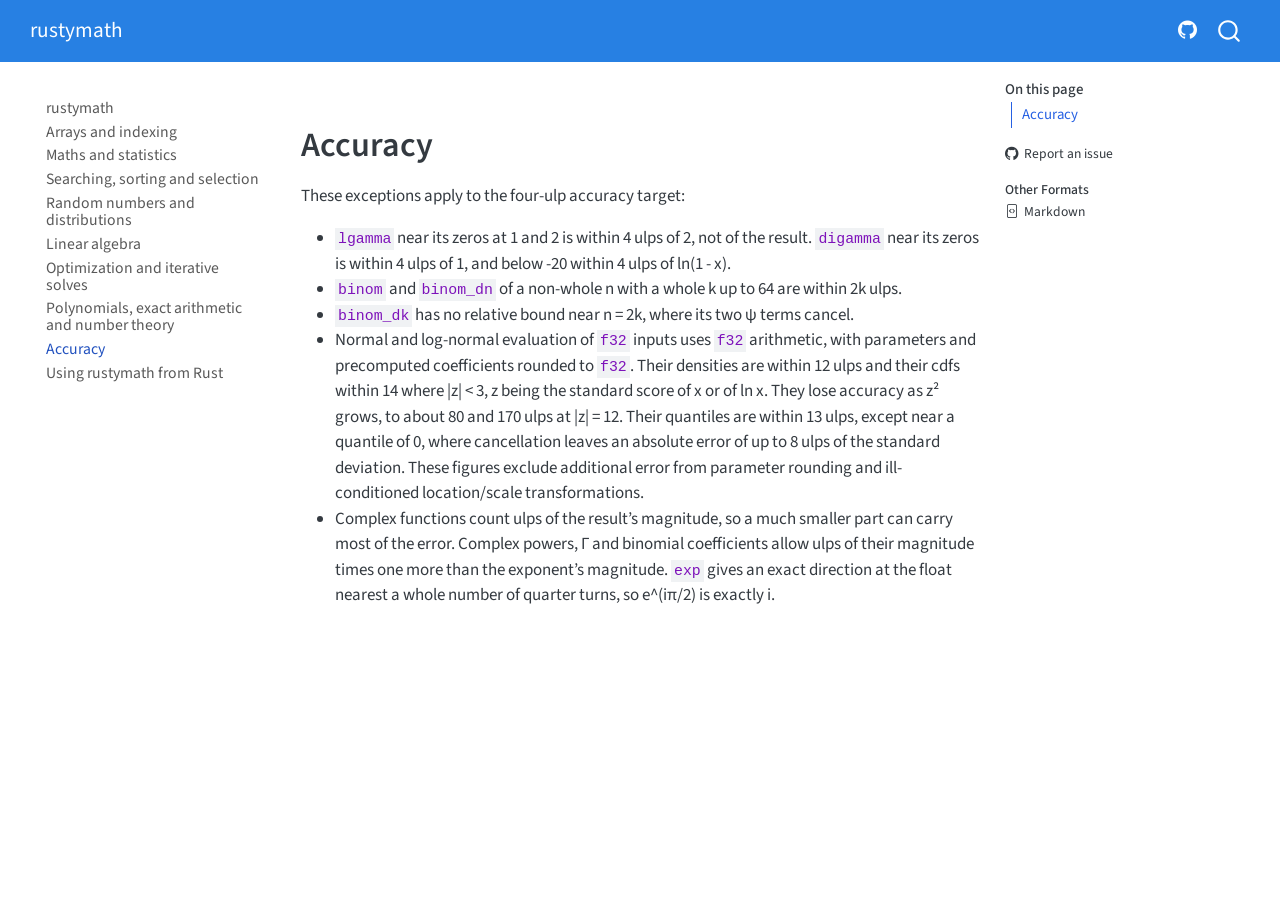
==== accuracy.html @ 2932581f "deploy: 16cfb27d49640c8720498b0e22676438713e7cb5" ====
<!DOCTYPE html>
<html xmlns="http://www.w3.org/1999/xhtml" lang="en" xml:lang="en"><head>

<meta charset="utf-8">
<meta name="generator" content="quarto-1.10.19">

<meta name="viewport" content="width=device-width, initial-scale=1.0, user-scalable=yes">


<title>accuracy – rustymath</title>
<style>
/* Default styles provided by pandoc.
** See https://pandoc.org/MANUAL.html#variables-for-html for config info.
*/
span.smallcaps{font-variant: small-caps;}
div.columns{display: flex; gap: 1.5em;}
div.column{flex: auto;}
@media screen {
div.columns{gap: min(4vw, 1.5em);}
div.column{overflow-x: auto;}
}
div.hanging-indent{margin-left: 1.5em; text-indent: -1.5em;}
ul.task-list{list-style: none;}
ul.task-list li input[type="checkbox"] {
  width: 0.8em;
  margin: 0 0.8em 0.2em -1em; /* quarto-specific, see https://github.com/quarto-dev/quarto-cli/issues/4556 */ 
  vertical-align: middle;
}
</style>


<script src="site_libs/quarto-nav/quarto-nav.js"></script>
<script src="site_libs/quarto-nav/headroom.min.js"></script>
<script src="site_libs/clipboard/clipboard.min.js"></script>
<script src="site_libs/quarto-search/autocomplete.umd.js"></script>
<script src="site_libs/quarto-search/fuse.min.js"></script>
<script src="site_libs/quarto-search/quarto-search.js"></script>
<meta name="quarto:offset" content="./">
<script src="site_libs/quarto-html/quarto.js" type="module"></script>
<script src="site_libs/quarto-html/tabsets/tabsets.js" type="module"></script>
<script src="site_libs/quarto-html/popper.min.js"></script>
<script src="site_libs/quarto-html/tippy.umd.min.js"></script>
<script src="site_libs/quarto-html/anchor.min.js"></script>
<link href="site_libs/quarto-html/tippy.css" rel="stylesheet">
<link href="site_libs/quarto-html/quarto-syntax-highlighting-bf27225e3a48a9273f3daa8f8e829971.css" rel="stylesheet" id="quarto-text-highlighting-styles">
<script src="site_libs/bootstrap/bootstrap.min.js"></script>
<link href="site_libs/bootstrap/bootstrap-icons.css" rel="stylesheet">
<link href="site_libs/bootstrap/bootstrap-f2788e636de456f6409e966386820849.min.css" rel="stylesheet" append-hash="true" id="quarto-bootstrap" data-mode="light">
<script id="quarto-search-options" type="application/json">{
  "location": "navbar",
  "copy-button": false,
  "collapse-after": 3,
  "panel-placement": "end",
  "type": "overlay",
  "limit": 50,
  "keyboard-shortcut": [
    "f",
    "/",
    "s"
  ],
  "show-item-context": false,
  "language": {
    "search-no-results-text": "No results",
    "search-matching-documents-text": "matching documents",
    "search-copy-link-title": "Copy link to search",
    "search-hide-matches-text": "Hide additional matches",
    "search-more-match-text": "more match in this document",
    "search-more-matches-text": "more matches in this document",
    "search-clear-button-title": "Clear",
    "search-text-placeholder": "",
    "search-detached-cancel-button-title": "Cancel",
    "search-submit-button-title": "Submit",
    "search-label": "Search"
  }
}</script>


<link rel="stylesheet" href="styles.css">
<meta property="og:title" content="rustymath">
<meta property="og:description" content="Maths in plain Rust, from fast f16, f32 and f64 functions to exact rationals.">
<meta property="og:site_name" content="rustymath">
<meta name="twitter:title" content="rustymath">
<meta name="twitter:description" content="Maths in plain Rust, from fast f16, f32 and f64 functions to exact rationals.">
<meta name="twitter:card" content="summary">
</head>

<body class="nav-sidebar floating nav-fixed quarto-light">

<div id="quarto-search-results"></div>
  <header id="quarto-header" class="headroom fixed-top">
    <nav class="navbar navbar-expand-lg " data-bs-theme="dark">
      <div class="navbar-container container-fluid">
      <div class="navbar-brand-container mx-auto">
    <a class="navbar-brand" href="./index.html">
    <span class="navbar-title">rustymath</span>
    </a>
  </div>
            <div id="quarto-search" class="" title="Search"></div>
          <button class="navbar-toggler" type="button" data-bs-toggle="collapse" data-bs-target="#navbarCollapse" aria-controls="navbarCollapse" role="menu" aria-expanded="false" aria-label="Toggle navigation" onclick="if (window.quartoToggleHeadroom) { window.quartoToggleHeadroom(); }">
  <span class="navbar-toggler-icon"></span>
</button>
          <div class="collapse navbar-collapse" id="navbarCollapse">
            <ul class="navbar-nav navbar-nav-scroll ms-auto">
  <li class="nav-item compact">
    <a class="nav-link" href="https://github.com/AnswerDotAI/rustymath"> <i class="bi bi-github" role="img">
</i> 
<span class="menu-text"></span></a>
  </li>  
</ul>
          </div> <!-- /navcollapse -->
            <div class="quarto-navbar-tools">
</div>
      </div> <!-- /container-fluid -->
    </nav>
  <nav class="quarto-secondary-nav">
    <div class="container-fluid d-flex">
      <button type="button" class="quarto-btn-toggle btn" data-bs-toggle="collapse" role="button" data-bs-target=".quarto-sidebar-collapse-item" aria-controls="quarto-sidebar" aria-expanded="false" aria-label="Toggle sidebar navigation" onclick="if (window.quartoToggleHeadroom) { window.quartoToggleHeadroom(); }">
        <i class="bi bi-layout-text-sidebar-reverse"></i>
      </button>
        <nav class="quarto-page-breadcrumbs" aria-label="breadcrumb"><ol class="breadcrumb"><li class="breadcrumb-item"><a href="./accuracy.html">Accuracy</a></li></ol></nav>
        <a class="flex-grow-1" role="navigation" data-bs-toggle="collapse" data-bs-target=".quarto-sidebar-collapse-item" aria-controls="quarto-sidebar" aria-expanded="false" aria-label="Toggle sidebar navigation" onclick="if (window.quartoToggleHeadroom) { window.quartoToggleHeadroom(); }">      
        </a>
    </div>
  </nav>
</header>
<!-- content -->
<div id="quarto-content" class="quarto-container page-columns page-rows-contents page-layout-article page-navbar">
<!-- sidebar -->
  <nav id="quarto-sidebar" class="sidebar collapse collapse-horizontal quarto-sidebar-collapse-item sidebar-navigation floating overflow-auto">
    <div class="sidebar-menu-container"> 
    <ul class="list-unstyled mt-1">
        <li class="sidebar-item">
  <div class="sidebar-item-container"> 
  <a href="./index.html" class="sidebar-item-text sidebar-link">
 <span class="menu-text">rustymath</span></a>
  </div>
</li>
        <li class="sidebar-item">
  <div class="sidebar-item-container"> 
  <a href="./arrays.html" class="sidebar-item-text sidebar-link">
 <span class="menu-text">Arrays and indexing</span></a>
  </div>
</li>
        <li class="sidebar-item">
  <div class="sidebar-item-container"> 
  <a href="./math.html" class="sidebar-item-text sidebar-link">
 <span class="menu-text">Maths and statistics</span></a>
  </div>
</li>
        <li class="sidebar-item">
  <div class="sidebar-item-container"> 
  <a href="./search.html" class="sidebar-item-text sidebar-link">
 <span class="menu-text">Searching, sorting and selection</span></a>
  </div>
</li>
        <li class="sidebar-item">
  <div class="sidebar-item-container"> 
  <a href="./random.html" class="sidebar-item-text sidebar-link">
 <span class="menu-text">Random numbers and distributions</span></a>
  </div>
</li>
        <li class="sidebar-item">
  <div class="sidebar-item-container"> 
  <a href="./linalg.html" class="sidebar-item-text sidebar-link">
 <span class="menu-text">Linear algebra</span></a>
  </div>
</li>
        <li class="sidebar-item">
  <div class="sidebar-item-container"> 
  <a href="./optimize.html" class="sidebar-item-text sidebar-link">
 <span class="menu-text">Optimization and iterative solves</span></a>
  </div>
</li>
        <li class="sidebar-item">
  <div class="sidebar-item-container"> 
  <a href="./exact.html" class="sidebar-item-text sidebar-link">
 <span class="menu-text">Polynomials, exact arithmetic and number theory</span></a>
  </div>
</li>
        <li class="sidebar-item">
  <div class="sidebar-item-container"> 
  <a href="./accuracy.html" class="sidebar-item-text sidebar-link active">
 <span class="menu-text">Accuracy</span></a>
  </div>
</li>
        <li class="sidebar-item">
  <div class="sidebar-item-container"> 
  <a href="./rust.html" class="sidebar-item-text sidebar-link">
 <span class="menu-text">Using rustymath from Rust</span></a>
  </div>
</li>
    </ul>
    </div>
</nav>
<div id="quarto-sidebar-glass" class="quarto-sidebar-collapse-item" data-bs-toggle="collapse" data-bs-target=".quarto-sidebar-collapse-item"></div>
<!-- margin-sidebar -->
    <div id="quarto-margin-sidebar" class="sidebar margin-sidebar">
        <nav id="TOC" role="doc-toc" class="toc-active">
    <h2 id="toc-title">On this page</h2>
   
  <ul>
  <li><a href="#accuracy" id="toc-accuracy" class="nav-link active" data-scroll-target="#accuracy">Accuracy</a></li>
  </ul>
<div class="toc-actions"><ul><li><a href="https://github.com/AnswerDotAI/rustymath/issues/new" class="toc-action"><i class="bi bi-github"></i>Report an issue</a></li></ul></div><div class="quarto-alternate-formats"><h2>Other Formats</h2><ul><li><a href="accuracy.md"><i class="bi bi-file-code"></i>Markdown</a></li></ul></div></nav>
    </div>
<!-- main -->
<main class="content" id="quarto-document-content"><header id="title-block-header" class="quarto-title-block"></header>




<section id="accuracy" class="level1">
<h1>Accuracy</h1>
<p>These exceptions apply to the four-ulp accuracy target:</p>
<ul>
<li><code>lgamma</code> near its zeros at 1 and 2 is within 4 ulps of 2, not of the result. <code>digamma</code> near its zeros is within 4 ulps of 1, and below -20 within 4 ulps of ln(1 - x).</li>
<li><code>binom</code> and <code>binom_dn</code> of a non-whole n with a whole k up to 64 are within 2k ulps.</li>
<li><code>binom_dk</code> has no relative bound near n = 2k, where its two ψ terms cancel.</li>
<li>Normal and log-normal evaluation of <code>f32</code> inputs uses <code>f32</code> arithmetic, with parameters and precomputed coefficients rounded to <code>f32</code>. Their densities are within 12 ulps and their cdfs within 14 where |z| &lt; 3, z being the standard score of x or of ln x. They lose accuracy as z² grows, to about 80 and 170 ulps at |z| = 12. Their quantiles are within 13 ulps, except near a quantile of 0, where cancellation leaves an absolute error of up to 8 ulps of the standard deviation. These figures exclude additional error from parameter rounding and ill-conditioned location/scale transformations.</li>
<li>Complex functions count ulps of the result’s magnitude, so a much smaller part can carry most of the error. Complex powers, Γ and binomial coefficients allow ulps of their magnitude times one more than the exponent’s magnitude. <code>exp</code> gives an exact direction at the float nearest a whole number of quarter turns, so e^(iπ/2) is exactly i.</li>
</ul>


</section>

</main> <!-- /main -->
<script id="quarto-html-after-body" type="application/javascript">
  window.document.addEventListener("DOMContentLoaded", function (event) {
    const icon = "";
    const anchorJS = new window.AnchorJS();
    anchorJS.options = {
      placement: 'right',
      icon: icon
    };
    anchorJS.add('.anchored');
    const isCodeAnnotation = (el) => {
      for (const clz of el.classList) {
        if (clz.startsWith('code-annotation-')) {                     
          return true;
        }
      }
      return false;
    }
    const onCopySuccess = function(e) {
      // button target
      const button = e.trigger;
      // don't keep focus
      button.blur();
      // flash "checked"
      button.classList.add('code-copy-button-checked');
      var currentTitle = button.getAttribute("title");
      button.setAttribute("title", "Copied!");
      let tooltip;
      if (window.bootstrap) {
        button.setAttribute("data-bs-toggle", "tooltip");
        button.setAttribute("data-bs-placement", "left");
        button.setAttribute("data-bs-title", "Copied!");
        tooltip = new bootstrap.Tooltip(button, 
          { trigger: "manual", 
            customClass: "code-copy-button-tooltip",
            offset: [0, -8]});
        tooltip.show();    
      }
      setTimeout(function() {
        if (tooltip) {
          tooltip.hide();
          button.removeAttribute("data-bs-title");
          button.removeAttribute("data-bs-toggle");
          button.removeAttribute("data-bs-placement");
        }
        button.setAttribute("title", currentTitle);
        button.classList.remove('code-copy-button-checked');
      }, 1000);
      // clear code selection
      e.clearSelection();
    }
    const getTextToCopy = function(trigger) {
      const outerScaffold = trigger.parentElement.cloneNode(true);
      const codeEl = outerScaffold.querySelector('code');
      for (const childEl of codeEl.children) {
        if (isCodeAnnotation(childEl)) {
          childEl.remove();
        }
      }
      return codeEl.innerText;
    }
    const clipboard = new window.ClipboardJS('.code-copy-button:not([data-in-quarto-modal])', {
      text: getTextToCopy
    });
    clipboard.on('success', onCopySuccess);
    if (window.document.getElementById('quarto-embedded-source-code-modal')) {
      const clipboardModal = new window.ClipboardJS('.code-copy-button[data-in-quarto-modal]', {
        text: getTextToCopy,
        container: window.document.getElementById('quarto-embedded-source-code-modal')
      });
      clipboardModal.on('success', onCopySuccess);
    }
      var localhostRegex = new RegExp(/^(?:http|https):\/\/localhost\:?[0-9]*\//);
      var mailtoRegex = new RegExp(/^mailto:/);
        var filterRegex = new RegExp("https:\/\/answerdotai\.github\.io\/rustymath");
      var isInternal = (href) => {
          return filterRegex.test(href) || localhostRegex.test(href) || mailtoRegex.test(href);
      }
      // Inspect non-navigation links and adorn them if external
     var links = window.document.querySelectorAll('a[href]:not(.nav-link):not(.navbar-brand):not(.toc-action):not(.sidebar-link):not(.sidebar-item-toggle):not(.pagination-link):not(.no-external):not([aria-hidden]):not(.dropdown-item):not(.quarto-navigation-tool):not(.about-link)');
      for (var i=0; i<links.length; i++) {
        const link = links[i];
        if (!isInternal(link.href)) {
          // undo the damage that might have been done by quarto-nav.js in the case of
          // links that we want to consider external
          if (link.dataset.originalHref !== undefined) {
            link.href = link.dataset.originalHref;
          }
        }
      }
    function tippyHover(el, contentFn, onTriggerFn, onUntriggerFn) {
      const config = {
        allowHTML: true,
        maxWidth: 500,
        delay: 100,
        arrow: false,
        appendTo: function(el) {
            return el.parentElement;
        },
        interactive: true,
        interactiveBorder: 10,
        theme: 'quarto',
        placement: 'bottom-start',
      };
      if (contentFn) {
        config.content = contentFn;
      }
      if (onTriggerFn) {
        config.onTrigger = onTriggerFn;
      }
      if (onUntriggerFn) {
        config.onUntrigger = onUntriggerFn;
      }
      window.tippy(el, config); 
    }
    const noterefs = window.document.querySelectorAll('a[role="doc-noteref"]');
    for (var i=0; i<noterefs.length; i++) {
      const ref = noterefs[i];
      tippyHover(ref, function() {
        // use id or data attribute instead here
        let href = ref.getAttribute('data-footnote-href') || ref.getAttribute('href');
        try { href = new URL(href).hash; } catch {}
        const id = href.replace(/^#\/?/, "");
        const note = window.document.getElementById(id);
        if (note) {
          return note.innerHTML;
        } else {
          return "";
        }
      });
    }
    const xrefs = window.document.querySelectorAll('a.quarto-xref');
    const processXRef = (id, note) => {
      // Strip column container classes
      const stripColumnClz = (el) => {
        el.classList.remove("page-full", "page-columns");
        if (el.children) {
          for (const child of el.children) {
            stripColumnClz(child);
          }
        }
      }
      stripColumnClz(note)
      if (id === null || id.startsWith('sec-')) {
        // Special case sections, only their first couple elements
        const container = document.createElement("div");
        if (note.children && note.children.length > 2) {
          container.appendChild(note.children[0].cloneNode(true));
          for (let i = 1; i < note.children.length; i++) {
            const child = note.children[i];
            if (child.tagName === "P" && child.innerText === "") {
              continue;
            } else {
              container.appendChild(child.cloneNode(true));
              break;
            }
          }
          if (window.Quarto?.typesetMath) {
            window.Quarto.typesetMath(container);
          }
          return container.innerHTML
        } else {
          if (window.Quarto?.typesetMath) {
            window.Quarto.typesetMath(note);
          }
          return note.innerHTML;
        }
      } else {
        // Remove any anchor links if they are present
        const anchorLink = note.querySelector('a.anchorjs-link');
        if (anchorLink) {
          anchorLink.remove();
        }
        if (window.Quarto?.typesetMath) {
          window.Quarto.typesetMath(note);
        }
        if (note.classList.contains("callout")) {
          return note.outerHTML;
        } else {
          return note.innerHTML;
        }
      }
    }
    for (var i=0; i<xrefs.length; i++) {
      const xref = xrefs[i];
      tippyHover(xref, undefined, function(instance) {
        instance.disable();
        let url = xref.getAttribute('href');
        let hash = undefined; 
        if (url.startsWith('#')) {
          hash = url;
        } else {
          try { hash = new URL(url).hash; } catch {}
        }
        if (hash) {
          const id = hash.replace(/^#\/?/, "");
          const note = window.document.getElementById(id);
          if (note !== null) {
            try {
              const html = processXRef(id, note.cloneNode(true));
              instance.setContent(html);
            } finally {
              instance.enable();
              instance.show();
            }
          } else {
            // See if we can fetch this
            fetch(url.split('#')[0])
            .then(res => res.text())
            .then(html => {
              const parser = new DOMParser();
              const htmlDoc = parser.parseFromString(html, "text/html");
              const note = htmlDoc.getElementById(id);
              if (note !== null) {
                const html = processXRef(id, note);
                instance.setContent(html);
              } 
            }).finally(() => {
              instance.enable();
              instance.show();
            });
          }
        } else {
          // See if we can fetch a full url (with no hash to target)
          // This is a special case and we should probably do some content thinning / targeting
          fetch(url)
          .then(res => res.text())
          .then(html => {
            const parser = new DOMParser();
            const htmlDoc = parser.parseFromString(html, "text/html");
            const note = htmlDoc.querySelector('main.content');
            if (note !== null) {
              // This should only happen for chapter cross references
              // (since there is no id in the URL)
              // remove the first header
              if (note.children.length > 0 && note.children[0].tagName === "HEADER") {
                note.children[0].remove();
              }
              const html = processXRef(null, note);
              instance.setContent(html);
            } 
          }).finally(() => {
            instance.enable();
            instance.show();
          });
        }
      }, function(instance) {
      });
    }
        let selectedAnnoteEl;
        const selectorForAnnotation = ( cell, annotation) => {
          let cellAttr = 'data-code-cell="' + cell + '"';
          let lineAttr = 'data-code-annotation="' +  annotation + '"';
          const selector = 'span[' + cellAttr + '][' + lineAttr + ']';
          return selector;
        }
        const selectCodeLines = (annoteEl) => {
          const doc = window.document;
          const targetCell = annoteEl.getAttribute("data-target-cell");
          const targetAnnotation = annoteEl.getAttribute("data-target-annotation");
          const annoteSpan = window.document.querySelector(selectorForAnnotation(targetCell, targetAnnotation));
          const lines = annoteSpan.getAttribute("data-code-lines").split(",");
          const lineIds = lines.map((line) => {
            return targetCell + "-" + line;
          })
          let top = null;
          let height = null;
          let parent = null;
          if (lineIds.length > 0) {
              //compute the position of the single el (top and bottom and make a div)
              const el = window.document.getElementById(lineIds[0]);
              top = el.offsetTop;
              height = el.offsetHeight;
              parent = el.parentElement.parentElement;
            if (lineIds.length > 1) {
              const lastEl = window.document.getElementById(lineIds[lineIds.length - 1]);
              const bottom = lastEl.offsetTop + lastEl.offsetHeight;
              height = bottom - top;
            }
            if (top !== null && height !== null && parent !== null) {
              // cook up a div (if necessary) and position it 
              let div = window.document.getElementById("code-annotation-line-highlight");
              if (div === null) {
                div = window.document.createElement("div");
                div.setAttribute("id", "code-annotation-line-highlight");
                div.style.position = 'absolute';
                parent.appendChild(div);
              }
              div.style.top = top - 2 + "px";
              div.style.height = height + 4 + "px";
              div.style.left = 0;
              let gutterDiv = window.document.getElementById("code-annotation-line-highlight-gutter");
              if (gutterDiv === null) {
                gutterDiv = window.document.createElement("div");
                gutterDiv.setAttribute("id", "code-annotation-line-highlight-gutter");
                gutterDiv.style.position = 'absolute';
                const codeCell = window.document.getElementById(targetCell);
                const gutter = codeCell.querySelector('.code-annotation-gutter');
                gutter.appendChild(gutterDiv);
              }
              gutterDiv.style.top = top - 2 + "px";
              gutterDiv.style.height = height + 4 + "px";
            }
            selectedAnnoteEl = annoteEl;
          }
        };
        const unselectCodeLines = () => {
          const elementsIds = ["code-annotation-line-highlight", "code-annotation-line-highlight-gutter"];
          elementsIds.forEach((elId) => {
            const div = window.document.getElementById(elId);
            if (div) {
              div.remove();
            }
          });
          selectedAnnoteEl = undefined;
        };
          // Handle positioning of the toggle
      window.addEventListener(
        "resize",
        throttle(() => {
          elRect = undefined;
          if (selectedAnnoteEl) {
            selectCodeLines(selectedAnnoteEl);
          }
        }, 10)
      );
      function throttle(fn, ms) {
      let throttle = false;
      let timer;
        return (...args) => {
          if(!throttle) { // first call gets through
              fn.apply(this, args);
              throttle = true;
          } else { // all the others get throttled
              if(timer) clearTimeout(timer); // cancel #2
              timer = setTimeout(() => {
                fn.apply(this, args);
                timer = throttle = false;
              }, ms);
          }
        };
      }
        // Attach click handler to the DT
        const annoteDls = window.document.querySelectorAll('dt[data-target-cell]');
        for (const annoteDlNode of annoteDls) {
          annoteDlNode.addEventListener('click', (event) => {
            const clickedEl = event.target;
            if (clickedEl !== selectedAnnoteEl) {
              unselectCodeLines();
              const activeEl = window.document.querySelector('dt[data-target-cell].code-annotation-active');
              if (activeEl) {
                activeEl.classList.remove('code-annotation-active');
              }
              selectCodeLines(clickedEl);
              clickedEl.classList.add('code-annotation-active');
            } else {
              // Unselect the line
              unselectCodeLines();
              clickedEl.classList.remove('code-annotation-active');
            }
          });
        }
    const findCites = (el) => {
      const parentEl = el.parentElement;
      if (parentEl) {
        const cites = parentEl.dataset.cites;
        if (cites) {
          return {
            el,
            cites: cites.split(' ')
          };
        } else {
          return findCites(el.parentElement)
        }
      } else {
        return undefined;
      }
    };
    var bibliorefs = window.document.querySelectorAll('a[role="doc-biblioref"]');
    for (var i=0; i<bibliorefs.length; i++) {
      const ref = bibliorefs[i];
      const citeInfo = findCites(ref);
      if (citeInfo) {
        tippyHover(citeInfo.el, function() {
          var popup = window.document.createElement('div');
          citeInfo.cites.forEach(function(cite) {
            var citeDiv = window.document.createElement('div');
            citeDiv.classList.add('hanging-indent');
            citeDiv.classList.add('csl-entry');
            var biblioDiv = window.document.getElementById('ref-' + cite);
            if (biblioDiv) {
              citeDiv.innerHTML = biblioDiv.innerHTML;
            }
            popup.appendChild(citeDiv);
          });
          return popup.innerHTML;
        });
      }
    }
  });
  </script>
</div> <!-- /content -->




<footer class="footer"><div class="nav-footer"><div class="nav-footer-center"><div class="toc-actions d-sm-block d-md-none"><ul><li><a href="https://github.com/AnswerDotAI/rustymath/issues/new" class="toc-action"><i class="bi bi-github"></i>Report an issue</a></li></ul></div></div></div></footer></body></html>
---- site_libs/quarto-html/tippy.css ----
.tippy-box[data-animation=fade][data-state=hidden]{opacity:0}[data-tippy-root]{max-width:calc(100vw - 10px)}.tippy-box{position:relative;background-color:#333;color:#fff;border-radius:4px;font-size:14px;line-height:1.4;white-space:normal;outline:0;transition-property:transform,visibility,opacity}.tippy-box[data-placement^=top]>.tippy-arrow{bottom:0}.tippy-box[data-placement^=top]>.tippy-arrow:before{bottom:-7px;left:0;border-width:8px 8px 0;border-top-color:initial;transform-origin:center top}.tippy-box[data-placement^=bottom]>.tippy-arrow{top:0}.tippy-box[data-placement^=bottom]>.tippy-arrow:before{top:-7px;left:0;border-width:0 8px 8px;border-bottom-color:initial;transform-origin:center bottom}.tippy-box[data-placement^=left]>.tippy-arrow{right:0}.tippy-box[data-placement^=left]>.tippy-arrow:before{border-width:8px 0 8px 8px;border-left-color:initial;right:-7px;transform-origin:center left}.tippy-box[data-placement^=right]>.tippy-arrow{left:0}.tippy-box[data-placement^=right]>.tippy-arrow:before{left:-7px;border-width:8px 8px 8px 0;border-right-color:initial;transform-origin:center right}.tippy-box[data-inertia][data-state=visible]{transition-timing-function:cubic-bezier(.54,1.5,.38,1.11)}.tippy-arrow{width:16px;height:16px;color:#333}.tippy-arrow:before{content:"";position:absolute;border-color:transparent;border-style:solid}.tippy-content{position:relative;padding:5px 9px;z-index:1}
---- site_libs/quarto-html/quarto-syntax-highlighting-bf27225e3a48a9273f3daa8f8e829971.css ----
/* quarto syntax highlight colors */
:root {
  --quarto-hl-ot-color: #003B4F;
  --quarto-hl-at-color: #657422;
  --quarto-hl-ss-color: #20794D;
  --quarto-hl-an-color: #5E5E5E;
  --quarto-hl-fu-color: #4758AB;
  --quarto-hl-st-color: #20794D;
  --quarto-hl-cf-color: #003B4F;
  --quarto-hl-op-color: #5E5E5E;
  --quarto-hl-er-color: #AD0000;
  --quarto-hl-bn-color: #AD0000;
  --quarto-hl-al-color: #AD0000;
  --quarto-hl-va-color: #111111;
  --quarto-hl-bu-color: inherit;
  --quarto-hl-ex-color: inherit;
  --quarto-hl-pp-color: #AD0000;
  --quarto-hl-in-color: #5E5E5E;
  --quarto-hl-vs-color: #20794D;
  --quarto-hl-wa-color: #5E5E5E;
  --quarto-hl-do-color: #5E5E5E;
  --quarto-hl-im-color: #00769E;
  --quarto-hl-ch-color: #20794D;
  --quarto-hl-dt-color: #AD0000;
  --quarto-hl-fl-color: #AD0000;
  --quarto-hl-co-color: #5E5E5E;
  --quarto-hl-cv-color: #5E5E5E;
  --quarto-hl-cn-color: #8f5902;
  --quarto-hl-sc-color: #5E5E5E;
  --quarto-hl-dv-color: #AD0000;
  --quarto-hl-kw-color: #003B4F;
}

/* other quarto variables */
:root {
  --quarto-font-monospace: SFMono-Regular, Menlo, Monaco, Consolas, "Liberation Mono", "Courier New", monospace;
}

/* syntax highlight based on Pandoc's rules */
pre > code.sourceCode > span {
  color: #003B4F;
}

code.sourceCode > span {
  color: #003B4F;
}

div.sourceCode,
div.sourceCode pre.sourceCode {
  color: #003B4F;
}

/* Normal */
code span {
  color: #003B4F;
}

/* Alert */
code span.al {
  color: #AD0000;
  font-style: inherit;
}

/* Annotation */
code span.an {
  color: #5E5E5E;
  font-style: inherit;
}

/* Attribute */
code span.at {
  color: #657422;
  font-style: inherit;
}

/* BaseN */
code span.bn {
  color: #AD0000;
  font-style: inherit;
}

/* BuiltIn */
code span.bu {
  font-style: inherit;
}

/* ControlFlow */
code span.cf {
  color: #003B4F;
  font-weight: bold;
  font-style: inherit;
}

/* Char */
code span.ch {
  color: #20794D;
  font-style: inherit;
}

/* Constant */
code span.cn {
  color: #8f5902;
  font-style: inherit;
}

/* Comment */
code span.co {
  color: #5E5E5E;
  font-style: inherit;
}

/* CommentVar */
code span.cv {
  color: #5E5E5E;
  font-style: italic;
}

/* Documentation */
code span.do {
  color: #5E5E5E;
  font-style: italic;
}

/* DataType */
code span.dt {
  color: #AD0000;
  font-style: inherit;
}

/* DecVal */
code span.dv {
  color: #AD0000;
  font-style: inherit;
}

/* Error */
code span.er {
  color: #AD0000;
  font-style: inherit;
}

/* Extension */
code span.ex {
  font-style: inherit;
}

/* Float */
code span.fl {
  color: #AD0000;
  font-style: inherit;
}

/* Function */
code span.fu {
  color: #4758AB;
  font-style: inherit;
}

/* Import */
code span.im {
  color: #00769E;
  font-style: inherit;
}

/* Information */
code span.in {
  color: #5E5E5E;
  font-style: inherit;
}

/* Keyword */
code span.kw {
  color: #003B4F;
  font-weight: bold;
  font-style: inherit;
}

/* Operator */
code span.op {
  color: #5E5E5E;
  font-style: inherit;
}

/* Other */
code span.ot {
  color: #003B4F;
  font-style: inherit;
}

/* Preprocessor */
code span.pp {
  color: #AD0000;
  font-style: inherit;
}

/* SpecialChar */
code span.sc {
  color: #5E5E5E;
  font-style: inherit;
}

/* SpecialString */
code span.ss {
  color: #20794D;
  font-style: inherit;
}

/* String */
code span.st {
  color: #20794D;
  font-style: inherit;
}

/* Variable */
code span.va {
  color: #111111;
  font-style: inherit;
}

/* VerbatimString */
code span.vs {
  color: #20794D;
  font-style: inherit;
}

/* Warning */
code span.wa {
  color: #5E5E5E;
  font-style: italic;
}

.prevent-inlining {
  content: "</";
}

/*# sourceMappingURL=8be38f48d34c45af72792cbd699585e7.css.map */
---- styles.css ----
.quarto-title-block .description { font-style: italic; }

.cell {
  margin-bottom: 1rem;
}

.cell > .sourceCode,
.cell-output > pre {
  margin-bottom: 0;
}

.cell-output > pre,
.cell-output > .sourceCode > pre {
  margin-left: 0.8rem;
  margin-top: 0;
  background: none;
  border-left: 2px solid lightsalmon;
  border-top-left-radius: 0;
  border-top-right-radius: 0;
}

.cell-output > .sourceCode {
  border: none;
  background: none;
  margin-top: 0;
}
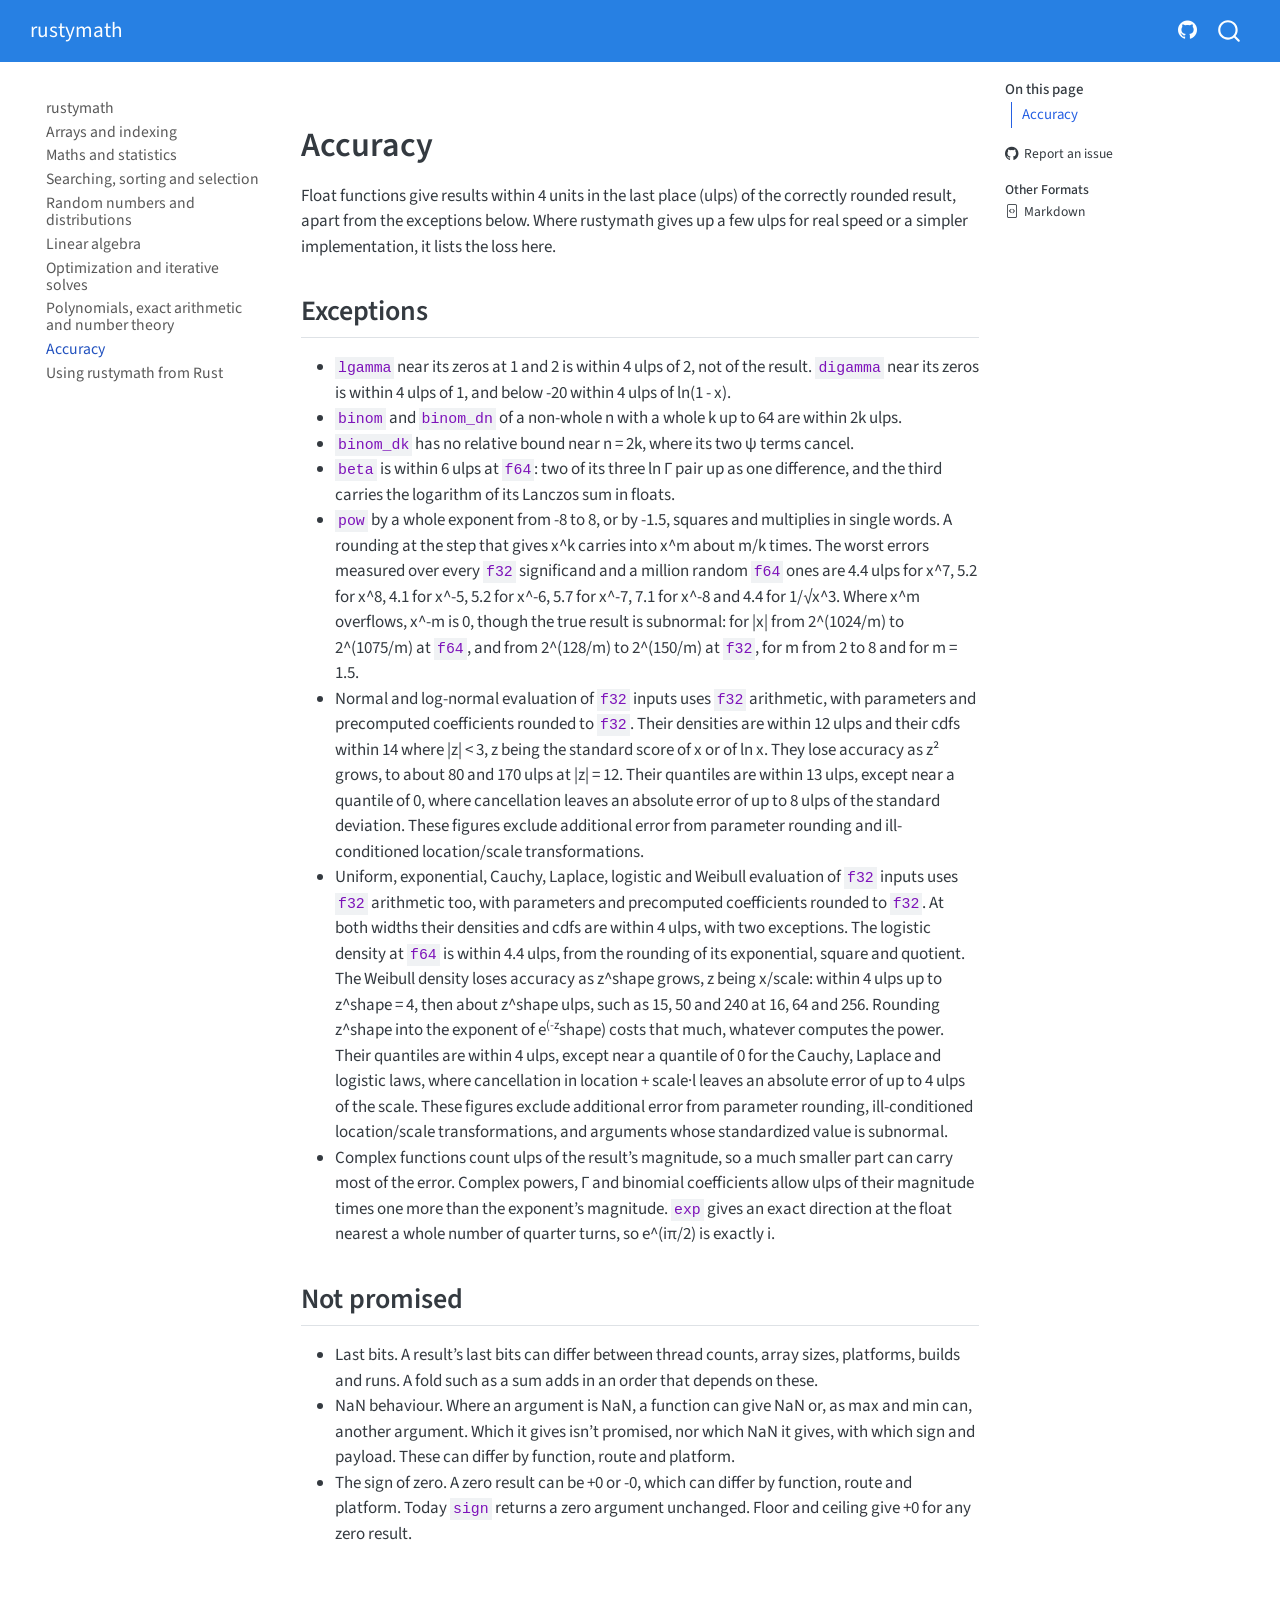
==== commit df4f9f1e: "deploy: a1b7044cd3416194bf5dc423f197280c6933c9b9" ====
--- a/accuracy.html
+++ b/accuracy.html
@@ -2,7 +2,7 @@
 <html xmlns="http://www.w3.org/1999/xhtml" lang="en" xml:lang="en"><head>
 
 <meta charset="utf-8">
-<meta name="generator" content="quarto-1.10.19">
+<meta name="generator" content="quarto-1.10.20">
 
 <meta name="viewport" content="width=device-width, initial-scale=1.0, user-scalable=yes">
 
@@ -42,10 +42,10 @@
 <script src="site_libs/quarto-html/tippy.umd.min.js"></script>
 <script src="site_libs/quarto-html/anchor.min.js"></script>
 <link href="site_libs/quarto-html/tippy.css" rel="stylesheet">
-<link href="site_libs/quarto-html/quarto-syntax-highlighting-bf27225e3a48a9273f3daa8f8e829971.css" rel="stylesheet" id="quarto-text-highlighting-styles">
+<link href="site_libs/quarto-html/quarto-syntax-highlighting-17888a1159294d3eb470f19f6f52f5a5.css" rel="stylesheet" id="quarto-text-highlighting-styles">
 <script src="site_libs/bootstrap/bootstrap.min.js"></script>
 <link href="site_libs/bootstrap/bootstrap-icons.css" rel="stylesheet">
-<link href="site_libs/bootstrap/bootstrap-f2788e636de456f6409e966386820849.min.css" rel="stylesheet" append-hash="true" id="quarto-bootstrap" data-mode="light">
+<link href="site_libs/bootstrap/bootstrap-66a38d7287321bc50e069add96f8c30e.min.css" rel="stylesheet" append-hash="true" id="quarto-bootstrap" data-mode="light">
 <script id="quarto-search-options" type="application/json">{
   "location": "navbar",
   "copy-button": false,
@@ -199,7 +199,11 @@
     <h2 id="toc-title">On this page</h2>
    
   <ul>
-  <li><a href="#accuracy" id="toc-accuracy" class="nav-link active" data-scroll-target="#accuracy">Accuracy</a></li>
+  <li><a href="#accuracy" id="toc-accuracy" class="nav-link active" data-scroll-target="#accuracy">Accuracy</a>
+  <ul class="collapse">
+  <li><a href="#exceptions" id="toc-exceptions" class="nav-link" data-scroll-target="#exceptions">Exceptions</a></li>
+  <li><a href="#not-promised" id="toc-not-promised" class="nav-link" data-scroll-target="#not-promised">Not promised</a></li>
+  </ul></li>
   </ul>
 <div class="toc-actions"><ul><li><a href="https://github.com/AnswerDotAI/rustymath/issues/new" class="toc-action"><i class="bi bi-github"></i>Report an issue</a></li></ul></div><div class="quarto-alternate-formats"><h2>Other Formats</h2><ul><li><a href="accuracy.md"><i class="bi bi-file-code"></i>Markdown</a></li></ul></div></nav>
     </div>
@@ -211,16 +215,30 @@
 
 <section id="accuracy" class="level1">
 <h1>Accuracy</h1>
-<p>These exceptions apply to the four-ulp accuracy target:</p>
+<p>Float functions give results within 4 units in the last place (ulps) of the correctly rounded result, apart from the exceptions below. Where rustymath gives up a few ulps for real speed or a simpler implementation, it lists the loss here.</p>
+<section id="exceptions" class="level2">
+<h2 class="anchored" data-anchor-id="exceptions">Exceptions</h2>
 <ul>
 <li><code>lgamma</code> near its zeros at 1 and 2 is within 4 ulps of 2, not of the result. <code>digamma</code> near its zeros is within 4 ulps of 1, and below -20 within 4 ulps of ln(1 - x).</li>
 <li><code>binom</code> and <code>binom_dn</code> of a non-whole n with a whole k up to 64 are within 2k ulps.</li>
 <li><code>binom_dk</code> has no relative bound near n = 2k, where its two ψ terms cancel.</li>
+<li><code>beta</code> is within 6 ulps at <code>f64</code>: two of its three ln Γ pair up as one difference, and the third carries the logarithm of its Lanczos sum in floats.</li>
+<li><code>pow</code> by a whole exponent from -8 to 8, or by -1.5, squares and multiplies in single words. A rounding at the step that gives x^k carries into x^m about m/k times. The worst errors measured over every <code>f32</code> significand and a million random <code>f64</code> ones are 4.4 ulps for x^7, 5.2 for x^8, 4.1 for x^-5, 5.2 for x^-6, 5.7 for x^-7, 7.1 for x^-8 and 4.4 for 1/√x^3. Where x^m overflows, x^-m is 0, though the true result is subnormal: for |x| from 2^(1024/m) to 2^(1075/m) at <code>f64</code>, and from 2^(128/m) to 2^(150/m) at <code>f32</code>, for m from 2 to 8 and for m = 1.5.</li>
 <li>Normal and log-normal evaluation of <code>f32</code> inputs uses <code>f32</code> arithmetic, with parameters and precomputed coefficients rounded to <code>f32</code>. Their densities are within 12 ulps and their cdfs within 14 where |z| &lt; 3, z being the standard score of x or of ln x. They lose accuracy as z² grows, to about 80 and 170 ulps at |z| = 12. Their quantiles are within 13 ulps, except near a quantile of 0, where cancellation leaves an absolute error of up to 8 ulps of the standard deviation. These figures exclude additional error from parameter rounding and ill-conditioned location/scale transformations.</li>
+<li>Uniform, exponential, Cauchy, Laplace, logistic and Weibull evaluation of <code>f32</code> inputs uses <code>f32</code> arithmetic too, with parameters and precomputed coefficients rounded to <code>f32</code>. At both widths their densities and cdfs are within 4 ulps, with two exceptions. The logistic density at <code>f64</code> is within 4.4 ulps, from the rounding of its exponential, square and quotient. The Weibull density loses accuracy as z^shape grows, z being x/scale: within 4 ulps up to z^shape = 4, then about z^shape ulps, such as 15, 50 and 240 at 16, 64 and 256. Rounding z^shape into the exponent of e<sup>(-z</sup>shape) costs that much, whatever computes the power. Their quantiles are within 4 ulps, except near a quantile of 0 for the Cauchy, Laplace and logistic laws, where cancellation in location + scale·l leaves an absolute error of up to 4 ulps of the scale. These figures exclude additional error from parameter rounding, ill-conditioned location/scale transformations, and arguments whose standardized value is subnormal.</li>
 <li>Complex functions count ulps of the result’s magnitude, so a much smaller part can carry most of the error. Complex powers, Γ and binomial coefficients allow ulps of their magnitude times one more than the exponent’s magnitude. <code>exp</code> gives an exact direction at the float nearest a whole number of quarter turns, so e^(iπ/2) is exactly i.</li>
 </ul>
-
-
+</section>
+<section id="not-promised" class="level2">
+<h2 class="anchored" data-anchor-id="not-promised">Not promised</h2>
+<ul>
+<li>Last bits. A result’s last bits can differ between thread counts, array sizes, platforms, builds and runs. A fold such as a sum adds in an order that depends on these.</li>
+<li>NaN behaviour. Where an argument is NaN, a function can give NaN or, as max and min can, another argument. Which it gives isn’t promised, nor which NaN it gives, with which sign and payload. These can differ by function, route and platform.</li>
+<li>The sign of zero. A zero result can be +0 or -0, which can differ by function, route and platform. Today <code>sign</code> returns a zero argument unchanged. Floor and ceiling give +0 for any zero result.</li>
+</ul>
+
+
+</section>
 </section>
 
 </main> <!-- /main -->
--- a/site_libs/quarto-html/quarto-syntax-highlighting-17888a1159294d3eb470f19f6f52f5a5.css
+++ b/site_libs/quarto-html/quarto-syntax-highlighting-17888a1159294d3eb470f19f6f52f5a5.css
@@ -0,0 +1,236 @@
+/* quarto syntax highlight colors */
+:root {
+  --quarto-hl-ot-color: #003B4F;
+  --quarto-hl-at-color: #657422;
+  --quarto-hl-ss-color: #20794D;
+  --quarto-hl-an-color: #5E5E5E;
+  --quarto-hl-fu-color: #4758AB;
+  --quarto-hl-st-color: #20794D;
+  --quarto-hl-cf-color: #003B4F;
+  --quarto-hl-op-color: #5E5E5E;
+  --quarto-hl-er-color: #AD0000;
+  --quarto-hl-bn-color: #AD0000;
+  --quarto-hl-al-color: #AD0000;
+  --quarto-hl-va-color: #111111;
+  --quarto-hl-bu-color: inherit;
+  --quarto-hl-ex-color: inherit;
+  --quarto-hl-pp-color: #AD0000;
+  --quarto-hl-in-color: #5E5E5E;
+  --quarto-hl-vs-color: #20794D;
+  --quarto-hl-wa-color: #5E5E5E;
+  --quarto-hl-do-color: #5E5E5E;
+  --quarto-hl-im-color: #00769E;
+  --quarto-hl-ch-color: #20794D;
+  --quarto-hl-dt-color: #AD0000;
+  --quarto-hl-fl-color: #AD0000;
+  --quarto-hl-co-color: #5E5E5E;
+  --quarto-hl-cv-color: #5E5E5E;
+  --quarto-hl-cn-color: #8f5902;
+  --quarto-hl-sc-color: #5E5E5E;
+  --quarto-hl-dv-color: #AD0000;
+  --quarto-hl-kw-color: #003B4F;
+}
+
+/* other quarto variables */
+:root {
+  --quarto-font-monospace: SFMono-Regular, Menlo, Monaco, Consolas, "Liberation Mono", "Courier New", monospace;
+}
+
+/* syntax highlight based on Pandoc's rules */
+pre > code.sourceCode > span {
+  color: #003B4F;
+}
+
+code.sourceCode > span {
+  color: #003B4F;
+}
+
+div.sourceCode,
+div.sourceCode pre.sourceCode {
+  color: #003B4F;
+}
+
+/* Normal */
+code span {
+  color: #003B4F;
+}
+
+/* Alert */
+code span.al {
+  color: #AD0000;
+  font-style: inherit;
+}
+
+/* Annotation */
+code span.an {
+  color: #5E5E5E;
+  font-style: inherit;
+}
+
+/* Attribute */
+code span.at {
+  color: #657422;
+  font-style: inherit;
+}
+
+/* BaseN */
+code span.bn {
+  color: #AD0000;
+  font-style: inherit;
+}
+
+/* BuiltIn */
+code span.bu {
+  font-style: inherit;
+}
+
+/* ControlFlow */
+code span.cf {
+  color: #003B4F;
+  font-weight: bold;
+  font-style: inherit;
+}
+
+/* Char */
+code span.ch {
+  color: #20794D;
+  font-style: inherit;
+}
+
+/* Constant */
+code span.cn {
+  color: #8f5902;
+  font-style: inherit;
+}
+
+/* Comment */
+code span.co {
+  color: #5E5E5E;
+  font-style: inherit;
+}
+
+/* CommentVar */
+code span.cv {
+  color: #5E5E5E;
+  font-style: italic;
+}
+
+/* Documentation */
+code span.do {
+  color: #5E5E5E;
+  font-style: italic;
+}
+
+/* DataType */
+code span.dt {
+  color: #AD0000;
+  font-style: inherit;
+}
+
+/* DecVal */
+code span.dv {
+  color: #AD0000;
+  font-style: inherit;
+}
+
+/* Error */
+code span.er {
+  color: #AD0000;
+  font-style: inherit;
+}
+
+/* Extension */
+code span.ex {
+  font-style: inherit;
+}
+
+/* Float */
+code span.fl {
+  color: #AD0000;
+  font-style: inherit;
+}
+
+/* Function */
+code span.fu {
+  color: #4758AB;
+  font-style: inherit;
+}
+
+/* Import */
+code span.im {
+  color: #00769E;
+  font-style: inherit;
+}
+
+/* Information */
+code span.in {
+  color: #5E5E5E;
+  font-style: inherit;
+}
+
+/* Keyword */
+code span.kw {
+  color: #003B4F;
+  font-weight: bold;
+  font-style: inherit;
+}
+
+/* Operator */
+code span.op {
+  color: #5E5E5E;
+  font-style: inherit;
+}
+
+/* Other */
+code span.ot {
+  color: #003B4F;
+  font-style: inherit;
+}
+
+/* Preprocessor */
+code span.pp {
+  color: #AD0000;
+  font-style: inherit;
+}
+
+/* SpecialChar */
+code span.sc {
+  color: #5E5E5E;
+  font-style: inherit;
+}
+
+/* SpecialString */
+code span.ss {
+  color: #20794D;
+  font-style: inherit;
+}
+
+/* String */
+code span.st {
+  color: #20794D;
+  font-style: inherit;
+}
+
+/* Variable */
+code span.va {
+  color: #111111;
+  font-style: inherit;
+}
+
+/* VerbatimString */
+code span.vs {
+  color: #20794D;
+  font-style: inherit;
+}
+
+/* Warning */
+code span.wa {
+  color: #5E5E5E;
+  font-style: italic;
+}
+
+.prevent-inlining {
+  content: "</";
+}
+
+/*# sourceMappingURL=fadfc755eec066e9e3d699cf819c3e33.css.map */
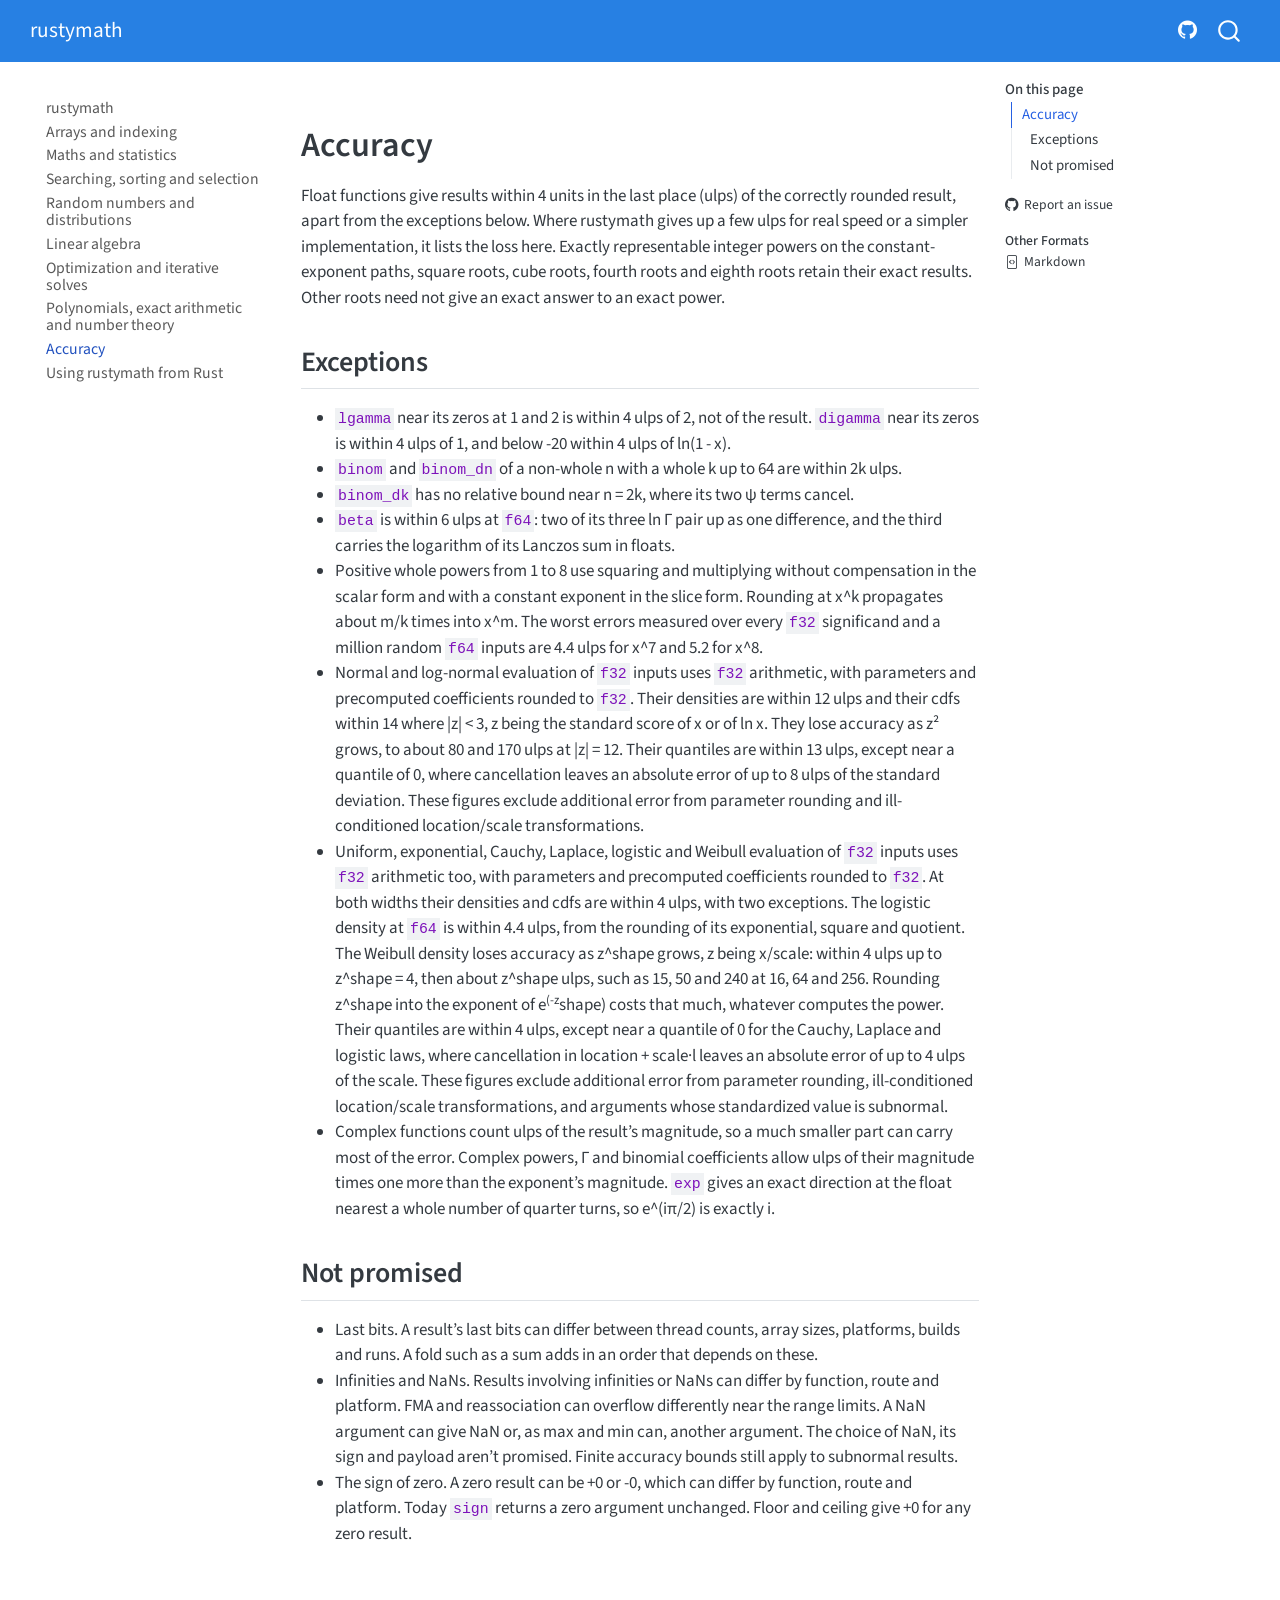
==== commit 00d82d47: "deploy: e7f0e5d757a62285be256a4c0eb379b24de19031" ====
--- a/accuracy.html
+++ b/accuracy.html
@@ -2,7 +2,7 @@
 <html xmlns="http://www.w3.org/1999/xhtml" lang="en" xml:lang="en"><head>
 
 <meta charset="utf-8">
-<meta name="generator" content="quarto-1.10.20">
+<meta name="generator" content="quarto-1.11.9">
 
 <meta name="viewport" content="width=device-width, initial-scale=1.0, user-scalable=yes">
 
@@ -38,14 +38,15 @@
 <meta name="quarto:offset" content="./">
 <script src="site_libs/quarto-html/quarto.js" type="module"></script>
 <script src="site_libs/quarto-html/tabsets/tabsets.js" type="module"></script>
+<script src="site_libs/quarto-html/scrollable-regions/scrollable-regions.js" type="module"></script>
 <script src="site_libs/quarto-html/popper.min.js"></script>
 <script src="site_libs/quarto-html/tippy.umd.min.js"></script>
 <script src="site_libs/quarto-html/anchor.min.js"></script>
 <link href="site_libs/quarto-html/tippy.css" rel="stylesheet">
-<link href="site_libs/quarto-html/quarto-syntax-highlighting-17888a1159294d3eb470f19f6f52f5a5.css" rel="stylesheet" id="quarto-text-highlighting-styles">
+<link href="site_libs/quarto-html/quarto-syntax-highlighting-63b5708e65d6cd79cd7618c58d0c21e7.css" rel="stylesheet" id="quarto-text-highlighting-styles">
 <script src="site_libs/bootstrap/bootstrap.min.js"></script>
 <link href="site_libs/bootstrap/bootstrap-icons.css" rel="stylesheet">
-<link href="site_libs/bootstrap/bootstrap-66a38d7287321bc50e069add96f8c30e.min.css" rel="stylesheet" append-hash="true" id="quarto-bootstrap" data-mode="light">
+<link href="site_libs/bootstrap/bootstrap-69961562f744cce4bc22a2c84bdc0b21.min.css" rel="stylesheet" append-hash="true" id="quarto-bootstrap" data-mode="light">
 <script id="quarto-search-options" type="application/json">{
   "location": "navbar",
   "copy-button": false,
@@ -84,19 +85,18 @@
 <meta name="twitter:card" content="summary">
 </head>
 
-<body class="nav-sidebar floating nav-fixed quarto-light">
+<body class="nav-sidebar floating nav-fixed quarto-light"><a id="quarto-skip-link" class="visually-hidden-focusable" href="#quarto-document-content">Skip to main content</a>
 
 <div id="quarto-search-results"></div>
   <header id="quarto-header" class="headroom fixed-top">
-    <nav class="navbar navbar-expand-lg " data-bs-theme="dark">
+    <nav class="navbar navbar-expand-lg " data-bs-theme="dark" aria-label="Site">
       <div class="navbar-container container-fluid">
       <div class="navbar-brand-container mx-auto">
     <a class="navbar-brand" href="./index.html">
     <span class="navbar-title">rustymath</span>
     </a>
   </div>
-            <div id="quarto-search" class="" title="Search"></div>
-          <button class="navbar-toggler" type="button" data-bs-toggle="collapse" data-bs-target="#navbarCollapse" aria-controls="navbarCollapse" role="menu" aria-expanded="false" aria-label="Toggle navigation" onclick="if (window.quartoToggleHeadroom) { window.quartoToggleHeadroom(); }">
+          <button class="navbar-toggler" type="button" data-bs-toggle="collapse" data-bs-target="#navbarCollapse" aria-controls="navbarCollapse" aria-expanded="false" aria-label="Toggle navigation" onclick="if (window.quartoToggleHeadroom) { window.quartoToggleHeadroom(); }">
   <span class="navbar-toggler-icon"></span>
 </button>
           <div class="collapse navbar-collapse" id="navbarCollapse">
@@ -110,15 +110,16 @@
           </div> <!-- /navcollapse -->
             <div class="quarto-navbar-tools">
 </div>
+            <div id="quarto-search" class="" title="Search"></div>
       </div> <!-- /container-fluid -->
     </nav>
-  <nav class="quarto-secondary-nav">
+  <nav class="quarto-secondary-nav" aria-label="Toolbar">
     <div class="container-fluid d-flex">
       <button type="button" class="quarto-btn-toggle btn" data-bs-toggle="collapse" role="button" data-bs-target=".quarto-sidebar-collapse-item" aria-controls="quarto-sidebar" aria-expanded="false" aria-label="Toggle sidebar navigation" onclick="if (window.quartoToggleHeadroom) { window.quartoToggleHeadroom(); }">
         <i class="bi bi-layout-text-sidebar-reverse"></i>
       </button>
-        <nav class="quarto-page-breadcrumbs" aria-label="breadcrumb"><ol class="breadcrumb"><li class="breadcrumb-item"><a href="./accuracy.html">Accuracy</a></li></ol></nav>
-        <a class="flex-grow-1" role="navigation" data-bs-toggle="collapse" data-bs-target=".quarto-sidebar-collapse-item" aria-controls="quarto-sidebar" aria-expanded="false" aria-label="Toggle sidebar navigation" onclick="if (window.quartoToggleHeadroom) { window.quartoToggleHeadroom(); }">      
+        <nav class="quarto-page-breadcrumbs" aria-label="Breadcrumbs"><ol class="breadcrumb"><li class="breadcrumb-item"><a href="./accuracy.html">Accuracy</a></li></ol></nav>
+        <a class="flex-grow-1" data-bs-toggle="collapse" data-bs-target=".quarto-sidebar-collapse-item" onclick="if (window.quartoToggleHeadroom) { window.quartoToggleHeadroom(); }">      
         </a>
     </div>
   </nav>
@@ -126,7 +127,7 @@
 <!-- content -->
 <div id="quarto-content" class="quarto-container page-columns page-rows-contents page-layout-article page-navbar">
 <!-- sidebar -->
-  <nav id="quarto-sidebar" class="sidebar collapse collapse-horizontal quarto-sidebar-collapse-item sidebar-navigation floating overflow-auto">
+  <nav id="quarto-sidebar" class="sidebar collapse collapse-horizontal quarto-sidebar-collapse-item sidebar-navigation floating overflow-auto" aria-label="Section">
     <div class="sidebar-menu-container"> 
     <ul class="list-unstyled mt-1">
         <li class="sidebar-item">
@@ -195,7 +196,7 @@
 <div id="quarto-sidebar-glass" class="quarto-sidebar-collapse-item" data-bs-toggle="collapse" data-bs-target=".quarto-sidebar-collapse-item"></div>
 <!-- margin-sidebar -->
     <div id="quarto-margin-sidebar" class="sidebar margin-sidebar">
-        <nav id="TOC" role="doc-toc" class="toc-active">
+        <nav id="TOC" role="doc-toc" aria-labelledby="toc-title" class="toc-active">
     <h2 id="toc-title">On this page</h2>
    
   <ul>
@@ -208,14 +209,14 @@
 <div class="toc-actions"><ul><li><a href="https://github.com/AnswerDotAI/rustymath/issues/new" class="toc-action"><i class="bi bi-github"></i>Report an issue</a></li></ul></div><div class="quarto-alternate-formats"><h2>Other Formats</h2><ul><li><a href="accuracy.md"><i class="bi bi-file-code"></i>Markdown</a></li></ul></div></nav>
     </div>
 <!-- main -->
-<main class="content" id="quarto-document-content"><header id="title-block-header" class="quarto-title-block"></header>
+<main class="content" id="quarto-document-content" tabindex="-1"><header id="title-block-header" class="quarto-title-block"></header>
 
 
 
 
 <section id="accuracy" class="level1">
 <h1>Accuracy</h1>
-<p>Float functions give results within 4 units in the last place (ulps) of the correctly rounded result, apart from the exceptions below. Where rustymath gives up a few ulps for real speed or a simpler implementation, it lists the loss here.</p>
+<p>Float functions give results within 4 units in the last place (ulps) of the correctly rounded result, apart from the exceptions below. Where rustymath gives up a few ulps for real speed or a simpler implementation, it lists the loss here. Exactly representable integer powers on the constant-exponent paths, square roots, cube roots, fourth roots and eighth roots retain their exact results. Other roots need not give an exact answer to an exact power.</p>
 <section id="exceptions" class="level2">
 <h2 class="anchored" data-anchor-id="exceptions">Exceptions</h2>
 <ul>
@@ -223,7 +224,7 @@
 <li><code>binom</code> and <code>binom_dn</code> of a non-whole n with a whole k up to 64 are within 2k ulps.</li>
 <li><code>binom_dk</code> has no relative bound near n = 2k, where its two ψ terms cancel.</li>
 <li><code>beta</code> is within 6 ulps at <code>f64</code>: two of its three ln Γ pair up as one difference, and the third carries the logarithm of its Lanczos sum in floats.</li>
-<li><code>pow</code> by a whole exponent from -8 to 8, or by -1.5, squares and multiplies in single words. A rounding at the step that gives x^k carries into x^m about m/k times. The worst errors measured over every <code>f32</code> significand and a million random <code>f64</code> ones are 4.4 ulps for x^7, 5.2 for x^8, 4.1 for x^-5, 5.2 for x^-6, 5.7 for x^-7, 7.1 for x^-8 and 4.4 for 1/√x^3. Where x^m overflows, x^-m is 0, though the true result is subnormal: for |x| from 2^(1024/m) to 2^(1075/m) at <code>f64</code>, and from 2^(128/m) to 2^(150/m) at <code>f32</code>, for m from 2 to 8 and for m = 1.5.</li>
+<li>Positive whole powers from 1 to 8 use squaring and multiplying without compensation in the scalar form and with a constant exponent in the slice form. Rounding at x^k propagates about m/k times into x^m. The worst errors measured over every <code>f32</code> significand and a million random <code>f64</code> inputs are 4.4 ulps for x^7 and 5.2 for x^8.</li>
 <li>Normal and log-normal evaluation of <code>f32</code> inputs uses <code>f32</code> arithmetic, with parameters and precomputed coefficients rounded to <code>f32</code>. Their densities are within 12 ulps and their cdfs within 14 where |z| &lt; 3, z being the standard score of x or of ln x. They lose accuracy as z² grows, to about 80 and 170 ulps at |z| = 12. Their quantiles are within 13 ulps, except near a quantile of 0, where cancellation leaves an absolute error of up to 8 ulps of the standard deviation. These figures exclude additional error from parameter rounding and ill-conditioned location/scale transformations.</li>
 <li>Uniform, exponential, Cauchy, Laplace, logistic and Weibull evaluation of <code>f32</code> inputs uses <code>f32</code> arithmetic too, with parameters and precomputed coefficients rounded to <code>f32</code>. At both widths their densities and cdfs are within 4 ulps, with two exceptions. The logistic density at <code>f64</code> is within 4.4 ulps, from the rounding of its exponential, square and quotient. The Weibull density loses accuracy as z^shape grows, z being x/scale: within 4 ulps up to z^shape = 4, then about z^shape ulps, such as 15, 50 and 240 at 16, 64 and 256. Rounding z^shape into the exponent of e<sup>(-z</sup>shape) costs that much, whatever computes the power. Their quantiles are within 4 ulps, except near a quantile of 0 for the Cauchy, Laplace and logistic laws, where cancellation in location + scale·l leaves an absolute error of up to 4 ulps of the scale. These figures exclude additional error from parameter rounding, ill-conditioned location/scale transformations, and arguments whose standardized value is subnormal.</li>
 <li>Complex functions count ulps of the result’s magnitude, so a much smaller part can carry most of the error. Complex powers, Γ and binomial coefficients allow ulps of their magnitude times one more than the exponent’s magnitude. <code>exp</code> gives an exact direction at the float nearest a whole number of quarter turns, so e^(iπ/2) is exactly i.</li>
@@ -233,7 +234,7 @@
 <h2 class="anchored" data-anchor-id="not-promised">Not promised</h2>
 <ul>
 <li>Last bits. A result’s last bits can differ between thread counts, array sizes, platforms, builds and runs. A fold such as a sum adds in an order that depends on these.</li>
-<li>NaN behaviour. Where an argument is NaN, a function can give NaN or, as max and min can, another argument. Which it gives isn’t promised, nor which NaN it gives, with which sign and payload. These can differ by function, route and platform.</li>
+<li>Infinities and NaNs. Results involving infinities or NaNs can differ by function, route and platform. FMA and reassociation can overflow differently near the range limits. A NaN argument can give NaN or, as max and min can, another argument. The choice of NaN, its sign and payload aren’t promised. Finite accuracy bounds still apply to subnormal results.</li>
 <li>The sign of zero. A zero result can be +0 or -0, which can differ by function, route and platform. Today <code>sign</code> returns a zero argument unchanged. Floor and ceiling give +0 for any zero result.</li>
 </ul>
 
@@ -320,7 +321,8 @@
           return filterRegex.test(href) || localhostRegex.test(href) || mailtoRegex.test(href);
       }
       // Inspect non-navigation links and adorn them if external
-     var links = window.document.querySelectorAll('a[href]:not(.nav-link):not(.navbar-brand):not(.toc-action):not(.sidebar-link):not(.sidebar-item-toggle):not(.pagination-link):not(.no-external):not([aria-hidden]):not(.dropdown-item):not(.quarto-navigation-tool):not(.about-link)');
+      window.quartoDecorateExternalLinks = function (root) {
+     var links = (root || window.document).querySelectorAll('a[href]:not(.nav-link):not(.navbar-brand):not(.toc-action):not(.sidebar-link):not(.sidebar-item-toggle):not(.pagination-link):not(.no-external):not([aria-hidden]):not(.dropdown-item):not(.quarto-navigation-tool):not(.about-link)');
       for (var i=0; i<links.length; i++) {
         const link = links[i];
         if (!isInternal(link.href)) {
@@ -329,8 +331,69 @@
           if (link.dataset.originalHref !== undefined) {
             link.href = link.dataset.originalHref;
           }
-        }
-      }
+          if (!link.classList.contains('no-external-icon')) {
+          }
+        }
+      }
+      };
+      window.quartoDecorateExternalLinks(window.document);
+    // Esc closes the popup (WCAG 1.4.13) and focus leaving both trigger and
+    // popup closes it (WCAG 2.4.11); tippy handles neither for interactive popups.
+    const hideOnEscAndFocusOut = {
+      name: 'hideOnEscAndFocusOut',
+      defaultValue: true,
+      fn(instance) {
+        const dismiss = () => {
+          // A show scheduled by the trigger delay would otherwise reopen it
+          instance.clearDelayTimeouts();
+          instance.hide();
+        };
+        const onKeyDown = (event) => {
+          if (event.key !== 'Escape') {
+            return;
+          }
+          // Keep Esc from also reaching page handlers (e.g. reveal.js overview),
+          // except an open reveal.js slide menu, which Esc should close too.
+          // The menu handles keys only when its keyboard option is on.
+          const menuHandlesEsc = window.Reveal?.getPlugin?.('menu')?.isOpen() &&
+            window.Reveal.getConfig().menu?.keyboard !== false;
+          if (!menuHandlesEsc) {
+            event.stopPropagation();
+          }
+          if (instance.popper.contains(window.document.activeElement)) {
+            // Disabled while refocusing so the focus trigger does not reopen it
+            instance.disable();
+            instance.reference.focus();
+            instance.enable();
+          }
+          dismiss();
+        };
+        const onFocusOut = (event) => {
+          const target = event.relatedTarget;
+          if (target && !instance.reference.contains(target) &&
+              !instance.popper.contains(target)) {
+            dismiss();
+          }
+        };
+        // On the trigger too: a click trigger (code-annotations: select) has no
+        // blur handling. Attached for the instance's lifetime so leaving the
+        // trigger also cancels a show still pending on the trigger delay.
+        instance.reference.addEventListener('focusout', onFocusOut);
+        return {
+          onShow() {
+            window.document.addEventListener('keydown', onKeyDown, true);
+            instance.popper.addEventListener('focusout', onFocusOut);
+          },
+          onHide() {
+            window.document.removeEventListener('keydown', onKeyDown, true);
+            instance.popper.removeEventListener('focusout', onFocusOut);
+          },
+          onDestroy() {
+            instance.reference.removeEventListener('focusout', onFocusOut);
+          },
+        };
+      },
+    };
     function tippyHover(el, contentFn, onTriggerFn, onUntriggerFn) {
       const config = {
         allowHTML: true,
@@ -344,6 +407,7 @@
         interactiveBorder: 10,
         theme: 'quarto',
         placement: 'bottom-start',
+        plugins: [hideOnEscAndFocusOut],
       };
       if (contentFn) {
         config.content = contentFn;
@@ -506,44 +570,54 @@
           const lineIds = lines.map((line) => {
             return targetCell + "-" + line;
           })
-          let top = null;
-          let height = null;
-          let parent = null;
+          // Each band is positioned against its own containing block, which is
+          // not the offsetParent of the lines, so place it from client rects.
+          const placeBand = (band, firstEl, lastEl, codeBlock) => {
+            const container = band.offsetParent;
+            if (container === null) {
+              return;
+            }
+            const containerRect = container.getBoundingClientRect();
+            // Reveal.js scales slides with a transform, so convert client
+            // pixels back to the CSS pixels of the container.
+            const scale = containerRect.height / container.offsetHeight || 1;
+            const firstRect = firstEl.getBoundingClientRect();
+            const lastRect = lastEl.getBoundingClientRect();
+            const top = (firstRect.top - containerRect.top) / scale - container.clientTop + container.scrollTop;
+            const height = (lastRect.bottom - firstRect.top) / scale;
+            band.style.top = top - 2 + "px";
+            band.style.height = height + 4 + "px";
+            if (codeBlock) {
+              // Without the copy button wrapper, the containing block is wider
+              // than the code block, so span the code block explicitly.
+              const blockRect = codeBlock.getBoundingClientRect();
+              band.style.left = (blockRect.left - containerRect.left) / scale - container.clientLeft + container.scrollLeft + "px";
+              band.style.width = blockRect.width / scale + "px";
+            }
+          };
           if (lineIds.length > 0) {
-              //compute the position of the single el (top and bottom and make a div)
-              const el = window.document.getElementById(lineIds[0]);
-              top = el.offsetTop;
-              height = el.offsetHeight;
-              parent = el.parentElement.parentElement;
-            if (lineIds.length > 1) {
-              const lastEl = window.document.getElementById(lineIds[lineIds.length - 1]);
-              const bottom = lastEl.offsetTop + lastEl.offsetHeight;
-              height = bottom - top;
-            }
-            if (top !== null && height !== null && parent !== null) {
-              // cook up a div (if necessary) and position it 
-              let div = window.document.getElementById("code-annotation-line-highlight");
-              if (div === null) {
-                div = window.document.createElement("div");
-                div.setAttribute("id", "code-annotation-line-highlight");
-                div.style.position = 'absolute';
-                parent.appendChild(div);
-              }
-              div.style.top = top - 2 + "px";
-              div.style.height = height + 4 + "px";
-              div.style.left = 0;
-              let gutterDiv = window.document.getElementById("code-annotation-line-highlight-gutter");
-              if (gutterDiv === null) {
-                gutterDiv = window.document.createElement("div");
-                gutterDiv.setAttribute("id", "code-annotation-line-highlight-gutter");
-                gutterDiv.style.position = 'absolute';
-                const codeCell = window.document.getElementById(targetCell);
-                const gutter = codeCell.querySelector('.code-annotation-gutter');
-                gutter.appendChild(gutterDiv);
-              }
-              gutterDiv.style.top = top - 2 + "px";
-              gutterDiv.style.height = height + 4 + "px";
-            }
+            const el = window.document.getElementById(lineIds[0]);
+            const lastEl = window.document.getElementById(lineIds[lineIds.length - 1]);
+            const parent = el.parentElement.parentElement;
+            // cook up a div (if necessary) and position it
+            let div = window.document.getElementById("code-annotation-line-highlight");
+            if (div === null) {
+              div = window.document.createElement("div");
+              div.setAttribute("id", "code-annotation-line-highlight");
+              div.style.position = 'absolute';
+              parent.appendChild(div);
+            }
+            placeBand(div, el, lastEl, parent.closest("div.sourceCode") || parent);
+            let gutterDiv = window.document.getElementById("code-annotation-line-highlight-gutter");
+            if (gutterDiv === null) {
+              gutterDiv = window.document.createElement("div");
+              gutterDiv.setAttribute("id", "code-annotation-line-highlight-gutter");
+              gutterDiv.style.position = 'absolute';
+              const codeCell = window.document.getElementById(targetCell);
+              const gutter = codeCell.querySelector('.code-annotation-gutter');
+              gutter.appendChild(gutterDiv);
+            }
+            placeBand(gutterDiv, el, lastEl);
             selectedAnnoteEl = annoteEl;
           }
         };
@@ -642,6 +716,9 @@
     }
   });
   </script>
+  <script type="application/javascript">
+  window.quartoScrollableRegionsLabels = {"code":"Scrollable code","output":"Scrollable output"};
+  </script>
 </div> <!-- /content -->
 
 
--- a/site_libs/quarto-html/quarto-syntax-highlighting-63b5708e65d6cd79cd7618c58d0c21e7.css
+++ b/site_libs/quarto-html/quarto-syntax-highlighting-63b5708e65d6cd79cd7618c58d0c21e7.css
@@ -0,0 +1,236 @@
+/* quarto syntax highlight colors */
+:root {
+  --quarto-hl-ot-color: #003B4F;
+  --quarto-hl-at-color: #657422;
+  --quarto-hl-ss-color: #20794D;
+  --quarto-hl-an-color: #5E5E5E;
+  --quarto-hl-fu-color: #4758AB;
+  --quarto-hl-st-color: #20794D;
+  --quarto-hl-cf-color: #003B4F;
+  --quarto-hl-op-color: #5E5E5E;
+  --quarto-hl-er-color: #AD0000;
+  --quarto-hl-bn-color: #AD0000;
+  --quarto-hl-al-color: #AD0000;
+  --quarto-hl-va-color: #111111;
+  --quarto-hl-bu-color: inherit;
+  --quarto-hl-ex-color: inherit;
+  --quarto-hl-pp-color: #AD0000;
+  --quarto-hl-in-color: #5E5E5E;
+  --quarto-hl-vs-color: #20794D;
+  --quarto-hl-wa-color: #5E5E5E;
+  --quarto-hl-do-color: #5E5E5E;
+  --quarto-hl-im-color: #00769E;
+  --quarto-hl-ch-color: #20794D;
+  --quarto-hl-dt-color: #AD0000;
+  --quarto-hl-fl-color: #AD0000;
+  --quarto-hl-co-color: #5E5E5E;
+  --quarto-hl-cv-color: #5E5E5E;
+  --quarto-hl-cn-color: #8f5902;
+  --quarto-hl-sc-color: #5E5E5E;
+  --quarto-hl-dv-color: #AD0000;
+  --quarto-hl-kw-color: #003B4F;
+}
+
+/* other quarto variables */
+:root {
+  --quarto-font-monospace: SFMono-Regular, Menlo, Monaco, Consolas, "Liberation Mono", "Courier New", monospace;
+}
+
+/* syntax highlight based on Pandoc's rules */
+pre > code.sourceCode > span {
+  color: #003B4F;
+}
+
+code.sourceCode > span {
+  color: #003B4F;
+}
+
+div.sourceCode,
+div.sourceCode pre.sourceCode {
+  color: #003B4F;
+}
+
+/* Normal */
+code span {
+  color: #003B4F;
+}
+
+/* Alert */
+code span.al {
+  color: #AD0000;
+  font-style: inherit;
+}
+
+/* Annotation */
+code span.an {
+  color: #5E5E5E;
+  font-style: inherit;
+}
+
+/* Attribute */
+code span.at {
+  color: #657422;
+  font-style: inherit;
+}
+
+/* BaseN */
+code span.bn {
+  color: #AD0000;
+  font-style: inherit;
+}
+
+/* BuiltIn */
+code span.bu {
+  font-style: inherit;
+}
+
+/* ControlFlow */
+code span.cf {
+  color: #003B4F;
+  font-weight: bold;
+  font-style: inherit;
+}
+
+/* Char */
+code span.ch {
+  color: #20794D;
+  font-style: inherit;
+}
+
+/* Constant */
+code span.cn {
+  color: #8f5902;
+  font-style: inherit;
+}
+
+/* Comment */
+code span.co {
+  color: #5E5E5E;
+  font-style: inherit;
+}
+
+/* CommentVar */
+code span.cv {
+  color: #5E5E5E;
+  font-style: italic;
+}
+
+/* Documentation */
+code span.do {
+  color: #5E5E5E;
+  font-style: italic;
+}
+
+/* DataType */
+code span.dt {
+  color: #AD0000;
+  font-style: inherit;
+}
+
+/* DecVal */
+code span.dv {
+  color: #AD0000;
+  font-style: inherit;
+}
+
+/* Error */
+code span.er {
+  color: #AD0000;
+  font-style: inherit;
+}
+
+/* Extension */
+code span.ex {
+  font-style: inherit;
+}
+
+/* Float */
+code span.fl {
+  color: #AD0000;
+  font-style: inherit;
+}
+
+/* Function */
+code span.fu {
+  color: #4758AB;
+  font-style: inherit;
+}
+
+/* Import */
+code span.im {
+  color: #00769E;
+  font-style: inherit;
+}
+
+/* Information */
+code span.in {
+  color: #5E5E5E;
+  font-style: inherit;
+}
+
+/* Keyword */
+code span.kw {
+  color: #003B4F;
+  font-weight: bold;
+  font-style: inherit;
+}
+
+/* Operator */
+code span.op {
+  color: #5E5E5E;
+  font-style: inherit;
+}
+
+/* Other */
+code span.ot {
+  color: #003B4F;
+  font-style: inherit;
+}
+
+/* Preprocessor */
+code span.pp {
+  color: #AD0000;
+  font-style: inherit;
+}
+
+/* SpecialChar */
+code span.sc {
+  color: #5E5E5E;
+  font-style: inherit;
+}
+
+/* SpecialString */
+code span.ss {
+  color: #20794D;
+  font-style: inherit;
+}
+
+/* String */
+code span.st {
+  color: #20794D;
+  font-style: inherit;
+}
+
+/* Variable */
+code span.va {
+  color: #111111;
+  font-style: inherit;
+}
+
+/* VerbatimString */
+code span.vs {
+  color: #20794D;
+  font-style: inherit;
+}
+
+/* Warning */
+code span.wa {
+  color: #5E5E5E;
+  font-style: italic;
+}
+
+.prevent-inlining {
+  content: "</";
+}
+
+/*# sourceMappingURL=054cc16b9e9817627be6994582d2ffb5.css.map */
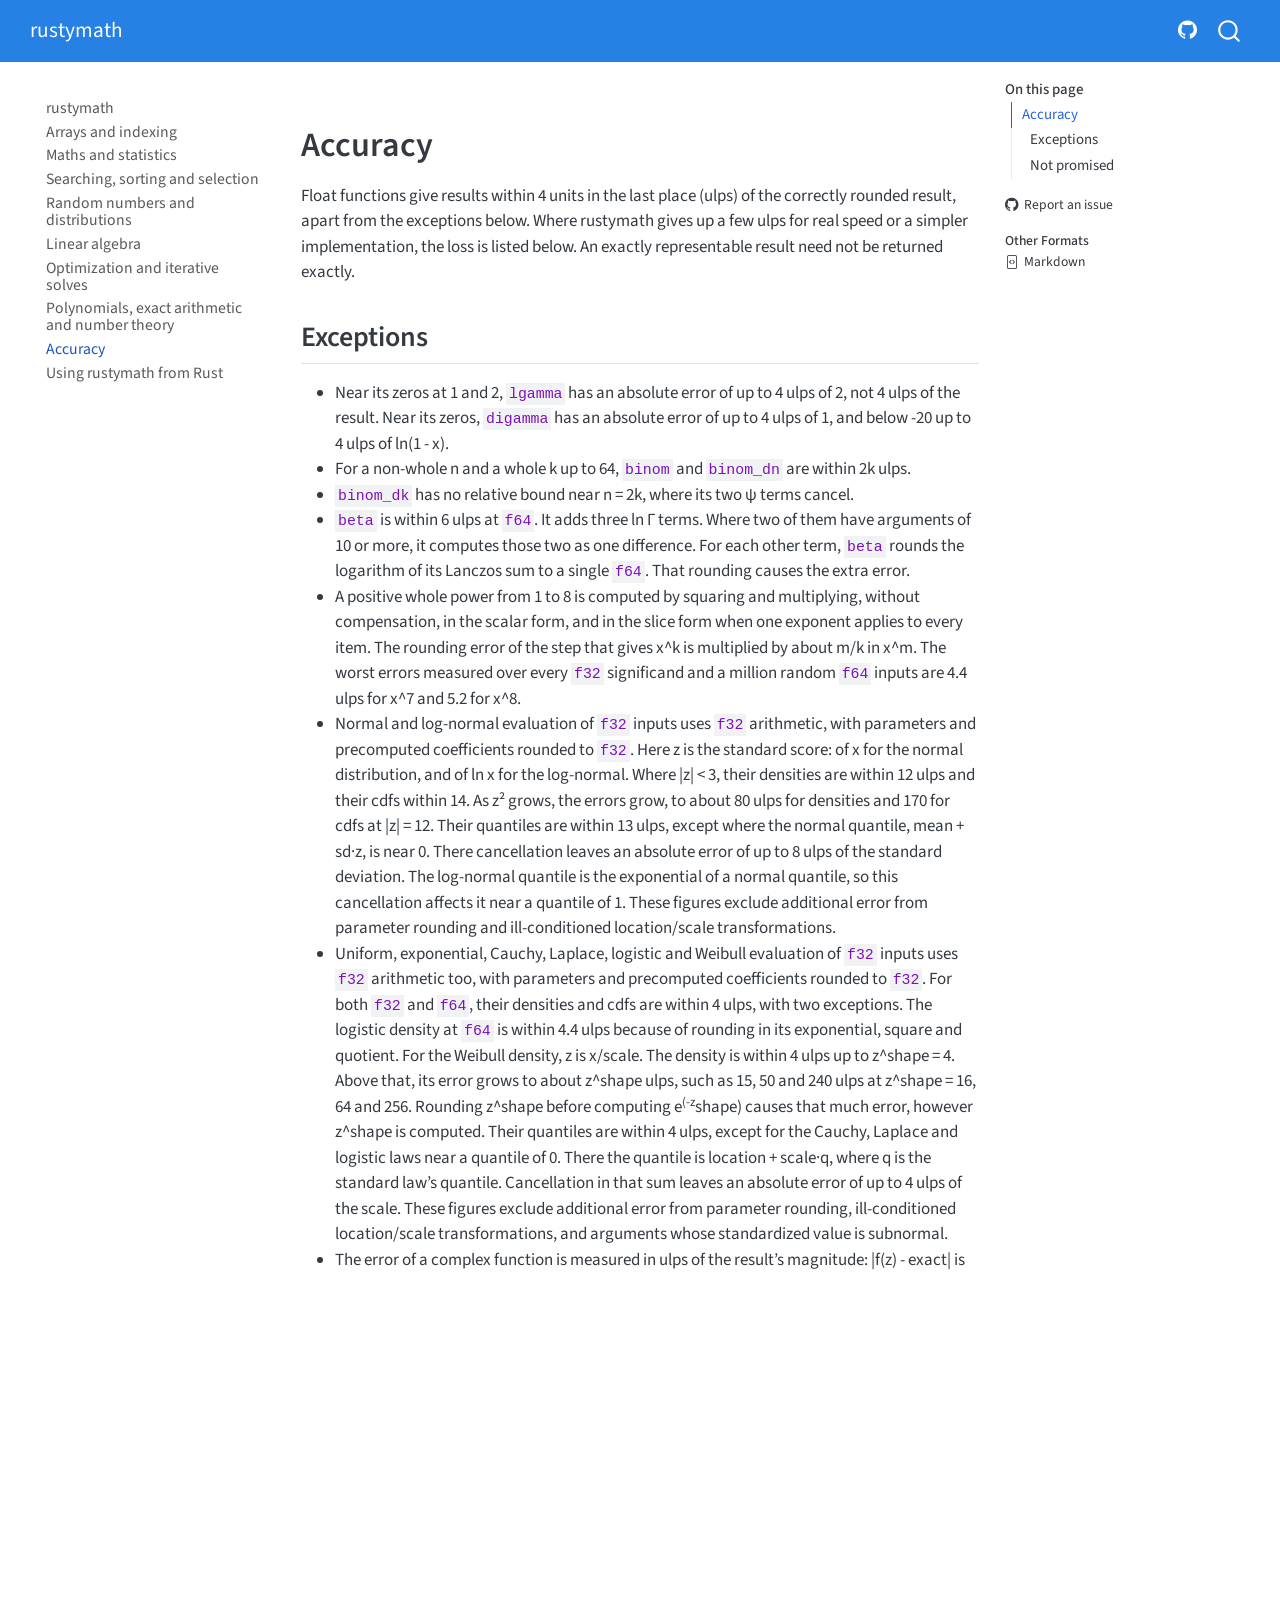
==== commit ead7ad8f: "deploy: 285efe9a62faf562a1e4aaef7cc35ba42420bfa0" ====
--- a/accuracy.html
+++ b/accuracy.html
@@ -46,7 +46,7 @@
 <link href="site_libs/quarto-html/quarto-syntax-highlighting-63b5708e65d6cd79cd7618c58d0c21e7.css" rel="stylesheet" id="quarto-text-highlighting-styles">
 <script src="site_libs/bootstrap/bootstrap.min.js"></script>
 <link href="site_libs/bootstrap/bootstrap-icons.css" rel="stylesheet">
-<link href="site_libs/bootstrap/bootstrap-69961562f744cce4bc22a2c84bdc0b21.min.css" rel="stylesheet" append-hash="true" id="quarto-bootstrap" data-mode="light">
+<link href="site_libs/bootstrap/bootstrap-2f4c55d10cf51dd4b2d77c53b386d5c1.min.css" rel="stylesheet" append-hash="true" id="quarto-bootstrap" data-mode="light">
 <script id="quarto-search-options" type="application/json">{
   "location": "navbar",
   "copy-button": false,
@@ -216,26 +216,26 @@
 
 <section id="accuracy" class="level1">
 <h1>Accuracy</h1>
-<p>Float functions give results within 4 units in the last place (ulps) of the correctly rounded result, apart from the exceptions below. Where rustymath gives up a few ulps for real speed or a simpler implementation, it lists the loss here. Exactly representable integer powers on the constant-exponent paths, square roots, cube roots, fourth roots and eighth roots retain their exact results. Other roots need not give an exact answer to an exact power.</p>
+<p>Float functions give results within 4 units in the last place (ulps) of the correctly rounded result, apart from the exceptions below. Where rustymath gives up a few ulps for real speed or a simpler implementation, the loss is listed below. An exactly representable result need not be returned exactly.</p>
 <section id="exceptions" class="level2">
 <h2 class="anchored" data-anchor-id="exceptions">Exceptions</h2>
 <ul>
-<li><code>lgamma</code> near its zeros at 1 and 2 is within 4 ulps of 2, not of the result. <code>digamma</code> near its zeros is within 4 ulps of 1, and below -20 within 4 ulps of ln(1 - x).</li>
-<li><code>binom</code> and <code>binom_dn</code> of a non-whole n with a whole k up to 64 are within 2k ulps.</li>
+<li>Near its zeros at 1 and 2, <code>lgamma</code> has an absolute error of up to 4 ulps of 2, not 4 ulps of the result. Near its zeros, <code>digamma</code> has an absolute error of up to 4 ulps of 1, and below -20 up to 4 ulps of ln(1 - x).</li>
+<li>For a non-whole n and a whole k up to 64, <code>binom</code> and <code>binom_dn</code> are within 2k ulps.</li>
 <li><code>binom_dk</code> has no relative bound near n = 2k, where its two ψ terms cancel.</li>
-<li><code>beta</code> is within 6 ulps at <code>f64</code>: two of its three ln Γ pair up as one difference, and the third carries the logarithm of its Lanczos sum in floats.</li>
-<li>Positive whole powers from 1 to 8 use squaring and multiplying without compensation in the scalar form and with a constant exponent in the slice form. Rounding at x^k propagates about m/k times into x^m. The worst errors measured over every <code>f32</code> significand and a million random <code>f64</code> inputs are 4.4 ulps for x^7 and 5.2 for x^8.</li>
-<li>Normal and log-normal evaluation of <code>f32</code> inputs uses <code>f32</code> arithmetic, with parameters and precomputed coefficients rounded to <code>f32</code>. Their densities are within 12 ulps and their cdfs within 14 where |z| &lt; 3, z being the standard score of x or of ln x. They lose accuracy as z² grows, to about 80 and 170 ulps at |z| = 12. Their quantiles are within 13 ulps, except near a quantile of 0, where cancellation leaves an absolute error of up to 8 ulps of the standard deviation. These figures exclude additional error from parameter rounding and ill-conditioned location/scale transformations.</li>
-<li>Uniform, exponential, Cauchy, Laplace, logistic and Weibull evaluation of <code>f32</code> inputs uses <code>f32</code> arithmetic too, with parameters and precomputed coefficients rounded to <code>f32</code>. At both widths their densities and cdfs are within 4 ulps, with two exceptions. The logistic density at <code>f64</code> is within 4.4 ulps, from the rounding of its exponential, square and quotient. The Weibull density loses accuracy as z^shape grows, z being x/scale: within 4 ulps up to z^shape = 4, then about z^shape ulps, such as 15, 50 and 240 at 16, 64 and 256. Rounding z^shape into the exponent of e<sup>(-z</sup>shape) costs that much, whatever computes the power. Their quantiles are within 4 ulps, except near a quantile of 0 for the Cauchy, Laplace and logistic laws, where cancellation in location + scale·l leaves an absolute error of up to 4 ulps of the scale. These figures exclude additional error from parameter rounding, ill-conditioned location/scale transformations, and arguments whose standardized value is subnormal.</li>
-<li>Complex functions count ulps of the result’s magnitude, so a much smaller part can carry most of the error. Complex powers, Γ and binomial coefficients allow ulps of their magnitude times one more than the exponent’s magnitude. <code>exp</code> gives an exact direction at the float nearest a whole number of quarter turns, so e^(iπ/2) is exactly i.</li>
+<li><code>beta</code> is within 6 ulps at <code>f64</code>. It adds three ln Γ terms. Where two of them have arguments of 10 or more, it computes those two as one difference. For each other term, <code>beta</code> rounds the logarithm of its Lanczos sum to a single <code>f64</code>. That rounding causes the extra error.</li>
+<li>A positive whole power from 1 to 8 is computed by squaring and multiplying, without compensation, in the scalar form, and in the slice form when one exponent applies to every item. The rounding error of the step that gives x^k is multiplied by about m/k in x^m. The worst errors measured over every <code>f32</code> significand and a million random <code>f64</code> inputs are 4.4 ulps for x^7 and 5.2 for x^8.</li>
+<li>Normal and log-normal evaluation of <code>f32</code> inputs uses <code>f32</code> arithmetic, with parameters and precomputed coefficients rounded to <code>f32</code>. Here z is the standard score: of x for the normal distribution, and of ln x for the log-normal. Where |z| &lt; 3, their densities are within 12 ulps and their cdfs within 14. As z² grows, the errors grow, to about 80 ulps for densities and 170 for cdfs at |z| = 12. Their quantiles are within 13 ulps, except where the normal quantile, mean + sd·z, is near 0. There cancellation leaves an absolute error of up to 8 ulps of the standard deviation. The log-normal quantile is the exponential of a normal quantile, so this cancellation affects it near a quantile of 1. These figures exclude additional error from parameter rounding and ill-conditioned location/scale transformations.</li>
+<li>Uniform, exponential, Cauchy, Laplace, logistic and Weibull evaluation of <code>f32</code> inputs uses <code>f32</code> arithmetic too, with parameters and precomputed coefficients rounded to <code>f32</code>. For both <code>f32</code> and <code>f64</code>, their densities and cdfs are within 4 ulps, with two exceptions. The logistic density at <code>f64</code> is within 4.4 ulps because of rounding in its exponential, square and quotient. For the Weibull density, z is x/scale. The density is within 4 ulps up to z^shape = 4. Above that, its error grows to about z^shape ulps, such as 15, 50 and 240 ulps at z^shape = 16, 64 and 256. Rounding z^shape before computing e<sup>(-z</sup>shape) causes that much error, however z^shape is computed. Their quantiles are within 4 ulps, except for the Cauchy, Laplace and logistic laws near a quantile of 0. There the quantile is location + scale·q, where q is the standard law’s quantile. Cancellation in that sum leaves an absolute error of up to 4 ulps of the scale. These figures exclude additional error from parameter rounding, ill-conditioned location/scale transformations, and arguments whose standardized value is subnormal.</li>
+<li>The error of a complex function is measured in ulps of the result’s magnitude: |f(z) - exact| is within 4 ulps of |exact|. When one part of the result is much smaller than the other, that part can therefore have a large relative error. Complex ln Γ is measured in ulps of the larger of its magnitude and 2. Rustymath computes complex powers, Γ and binomial coefficients as the exponential of an exponent e, which is w ln z for z^w and ln Γ for Γ and binomial coefficients. Their error is measured in ulps of their magnitude times 1 + max(|e|, 2).</li>
 </ul>
 </section>
 <section id="not-promised" class="level2">
 <h2 class="anchored" data-anchor-id="not-promised">Not promised</h2>
 <ul>
-<li>Last bits. A result’s last bits can differ between thread counts, array sizes, platforms, builds and runs. A fold such as a sum adds in an order that depends on these.</li>
-<li>Infinities and NaNs. Results involving infinities or NaNs can differ by function, route and platform. FMA and reassociation can overflow differently near the range limits. A NaN argument can give NaN or, as max and min can, another argument. The choice of NaN, its sign and payload aren’t promised. Finite accuracy bounds still apply to subnormal results.</li>
-<li>The sign of zero. A zero result can be +0 or -0, which can differ by function, route and platform. Today <code>sign</code> returns a zero argument unchanged. Floor and ceiling give +0 for any zero result.</li>
+<li>Reproducibility. Floating-point last bits and seeded random draws can differ with batching, fusion, JIT, thread counts, array sizes, execution routes, platforms, builds and runs. A fold such as a sum can combine its items in any order.</li>
+<li>Infinities and NaNs. Results involving infinities or NaNs can differ by function, code path and platform. FMA and reassociation can overflow differently near the range limits. Given a NaN argument, a function can return NaN or another argument. The maximum or minimum of several values, whether two arguments or an array’s items, is NaN or the extreme of the values that aren’t NaN: the maximum of 5, NaN and 3 can be 5 or NaN, never 3. Which NaN is returned, and its sign and payload, aren’t promised. Finite accuracy bounds still apply to subnormal results.</li>
+<li>The sign of zero. The sign of a zero result can differ by function, code path and platform.</li>
 </ul>
 
 
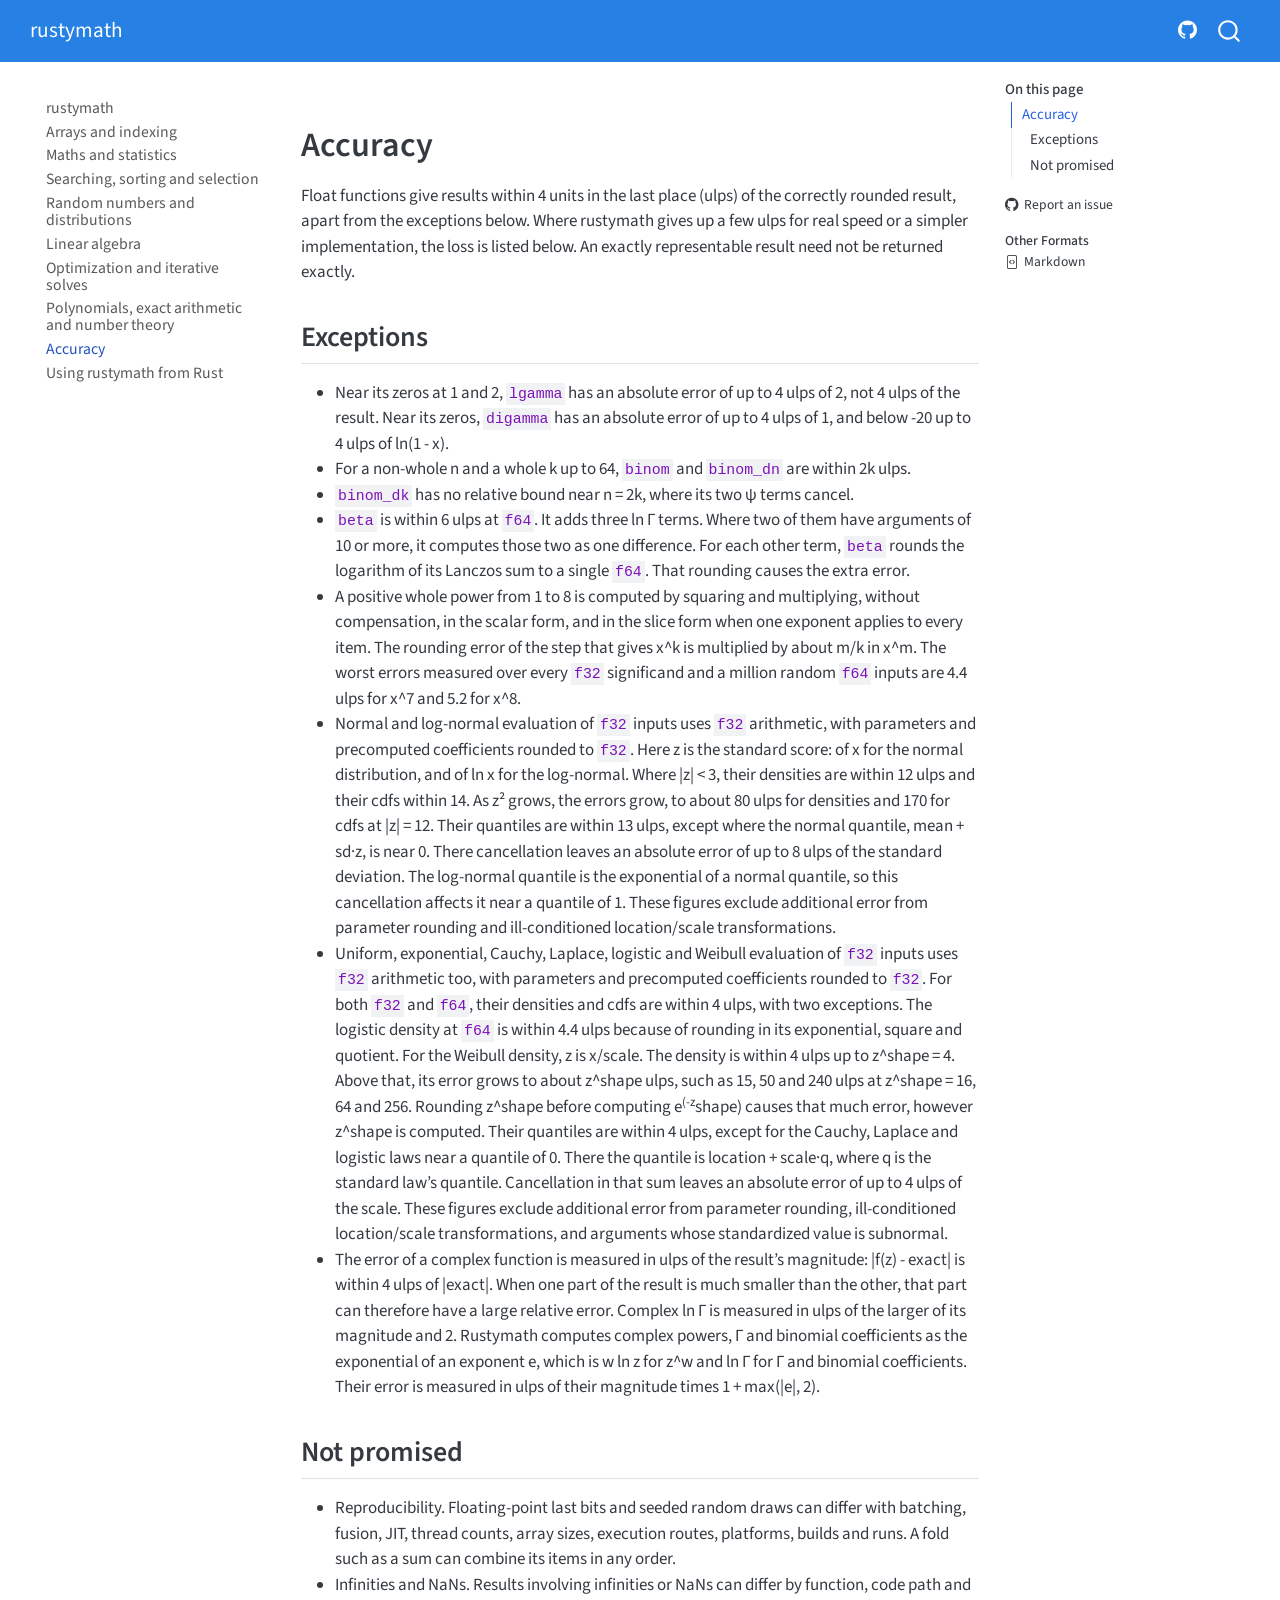
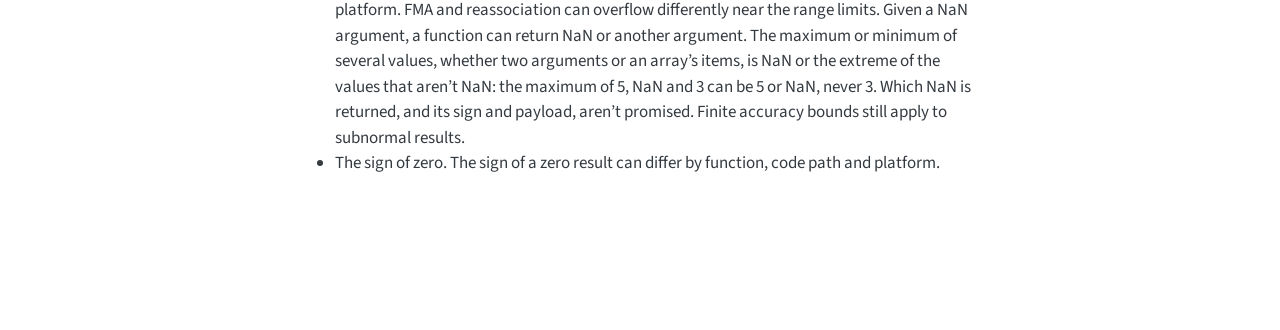
==== commit db58a23b: "deploy: 501abe6fc5ed1cdefbe2b425511f1698b9d6a5a6" ====
--- a/accuracy.html
+++ b/accuracy.html
@@ -46,7 +46,7 @@
 <link href="site_libs/quarto-html/quarto-syntax-highlighting-63b5708e65d6cd79cd7618c58d0c21e7.css" rel="stylesheet" id="quarto-text-highlighting-styles">
 <script src="site_libs/bootstrap/bootstrap.min.js"></script>
 <link href="site_libs/bootstrap/bootstrap-icons.css" rel="stylesheet">
-<link href="site_libs/bootstrap/bootstrap-2f4c55d10cf51dd4b2d77c53b386d5c1.min.css" rel="stylesheet" append-hash="true" id="quarto-bootstrap" data-mode="light">
+<link href="site_libs/bootstrap/bootstrap-f803fa4e565d46961d2a1845e6c2e3f5.min.css" rel="stylesheet" append-hash="true" id="quarto-bootstrap" data-mode="light">
 <script id="quarto-search-options" type="application/json">{
   "location": "navbar",
   "copy-button": false,
